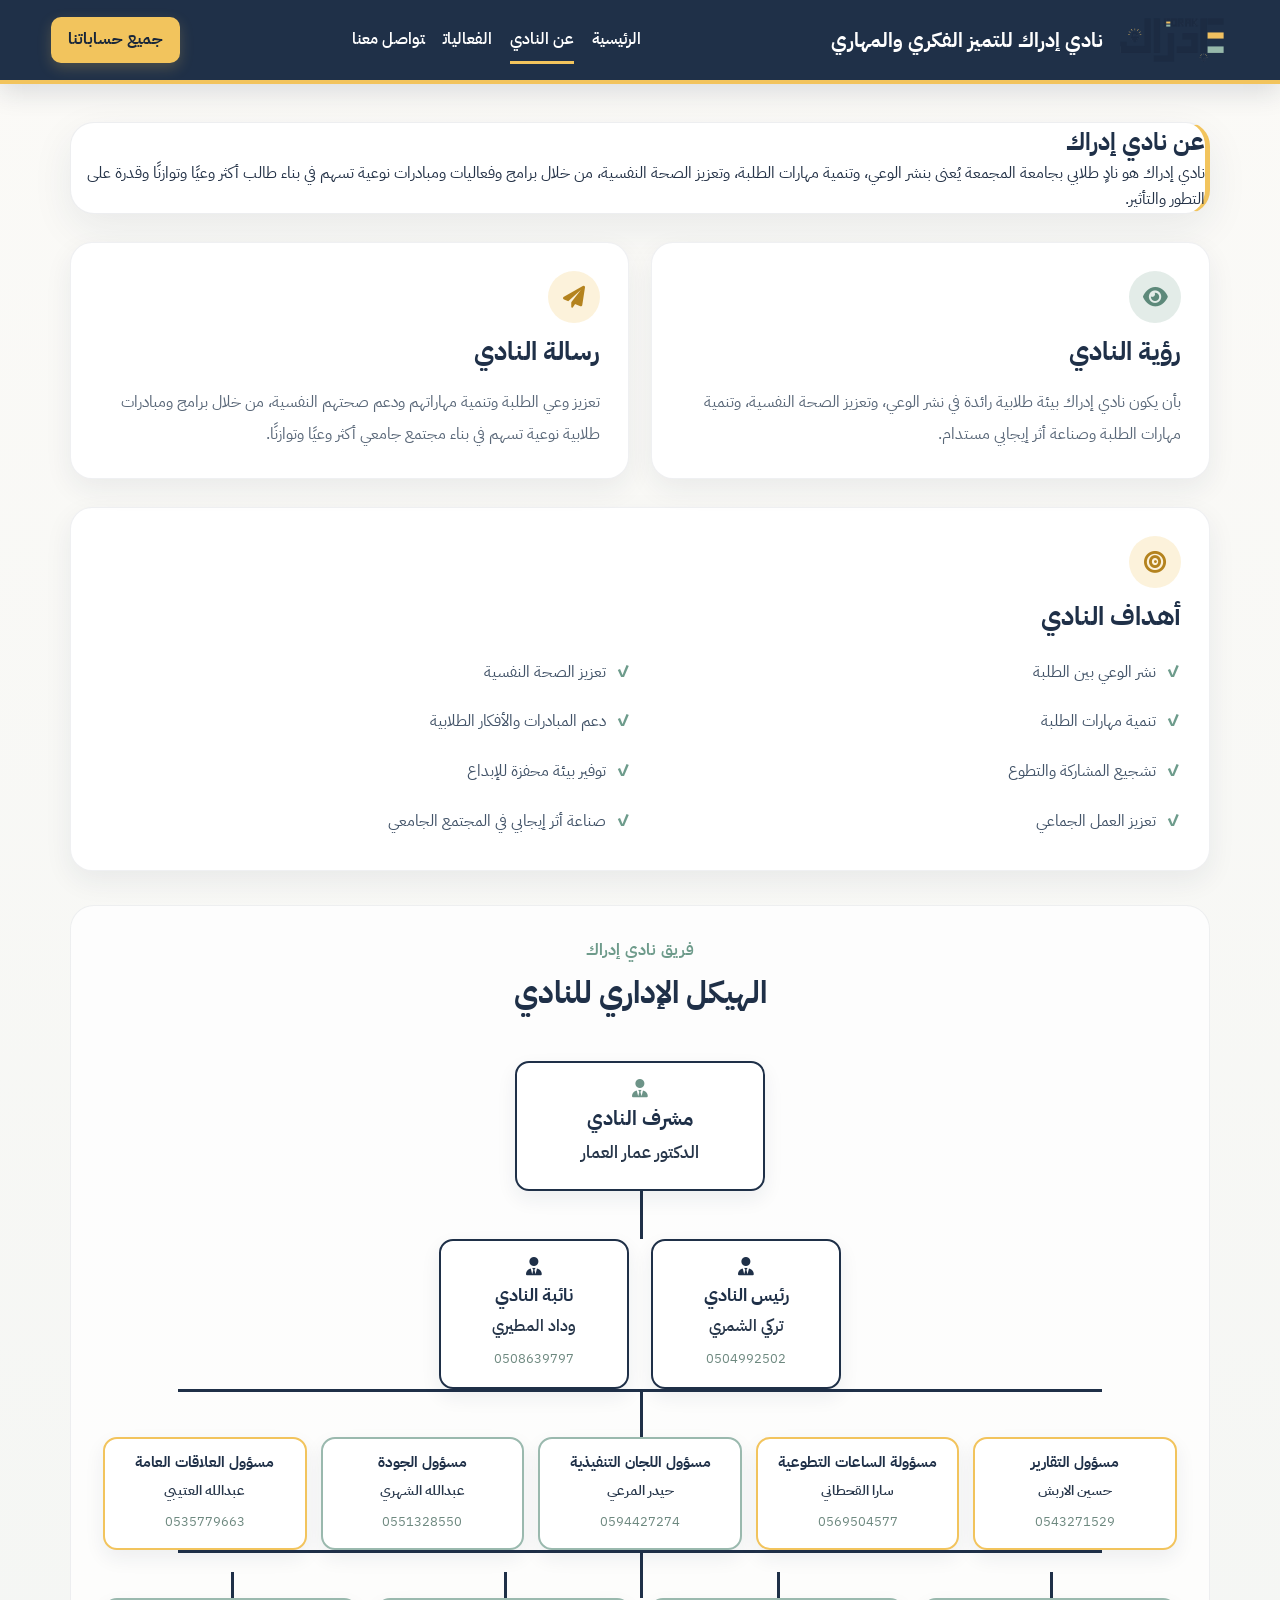
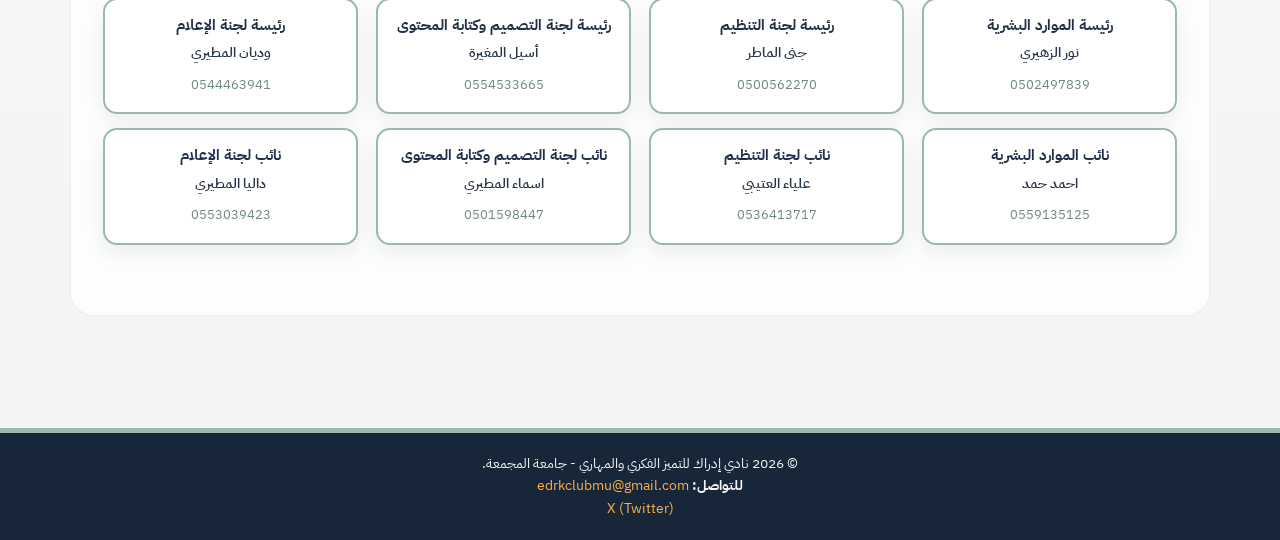
==== about.html @ 889b8a30 "Add files via upload" ====
<!DOCTYPE html>
<html lang="ar" dir="rtl">
<head>
    <meta charset="UTF-8">
    <meta name="viewport" content="width=device-width, initial-scale=1.0">
    <title>نادي إدراك - عن النادي</title>
    <link rel="preconnect" href="https://fonts.googleapis.com">
    <link rel="preconnect" href="https://fonts.gstatic.com" crossorigin>
    <link href="https://fonts.googleapis.com/css2?family=IBM+Plex+Sans+Arabic:wght@400;500;600;700&display=swap" rel="stylesheet">
    <link rel="stylesheet" href="style.css">
    <link rel="stylesheet" href="https://cdnjs.cloudflare.com/ajax/libs/font-awesome/6.0.0-beta3/css/all.min.css">
</head>
<body>
<header>
    <div class="logo-container"><img src="images/edrak-logo.png" alt="شعار نادي إدراك" class="club-logo"><h1>نادي إدراك للتميز الفكري والمهاري</h1></div>
    <input type="checkbox" id="menu-toggle"><label for="menu-toggle" class="menu-icon"><i class="fas fa-bars"></i></label>
    <nav><a href="index.html">الرئيسية</a><a href="about.html" class="active">عن النادي</a><a href="events.html">الفعاليات</a><a href="contact.html">تواصل معنا</a></nav>
    <a href="https://linktr.ee/Idrak5?utm_source=linktree_profile_share&ltsid=dbc7c393-b0a0-43a0-900a-65e90b9eab62" target="_blank" class="cta-button">جميع حساباتنا</a>
</header>
<main>
    <section class="page-header">
        <h2>عن نادي إدراك</h2>
        <p>نادي إدراك هو نادٍ طلابي بجامعة المجمعة يُعنى بنشر الوعي، وتنمية مهارات الطلبة، وتعزيز الصحة النفسية، من خلال برامج وفعاليات ومبادرات نوعية تسهم في بناء طالب أكثر وعيًا وتوازنًا وقدرة على التطور والتأثير.</p>
    </section>
    <section class="home-info-grid" style="margin-top:28px;">
        <article class="info-card"><div class="section-icon sage-icon"><i class="fas fa-eye"></i></div><h3>رؤية النادي</h3><p>بأن يكون نادي إدراك بيئة طلابية رائدة في نشر الوعي، وتعزيز الصحة النفسية، وتنمية مهارات الطلبة وصناعة أثر إيجابي مستدام.</p></article>
        <article class="info-card"><div class="section-icon"><i class="fas fa-paper-plane"></i></div><h3>رسالة النادي</h3><p>تعزيز وعي الطلبة وتنمية مهاراتهم ودعم صحتهم النفسية، من خلال برامج ومبادرات طلابية نوعية تسهم في بناء مجتمع جامعي أكثر وعيًا وتوازنًا.</p></article>
    </section>
    <section class="info-card" style="margin-top:22px;">
        <div class="section-icon"><i class="fas fa-bullseye"></i></div><h3>أهداف النادي</h3>
        <ul class="goals-list">
            <li>نشر الوعي بين الطلبة</li><li>تعزيز الصحة النفسية</li><li>تنمية مهارات الطلبة</li><li>دعم المبادرات والأفكار الطلابية</li><li>تشجيع المشاركة والتطوع</li><li>توفير بيئة محفزة للإبداع</li><li>تعزيز العمل الجماعي</li><li>صناعة أثر إيجابي في المجتمع الجامعي</li>
        </ul>
    </section>
    <section class="org-section">
<div class="section-heading-center"><span class="eyebrow">فريق نادي إدراك</span><h3>الهيكل الإداري للنادي</h3></div>
<div class="org-chart-tree">
  <div class="org-level supervisor-level"><article class="org-node supervisor"><i class="fas fa-user-tie"></i><h4>مشرف النادي</h4><p>الدكتور عمار العمار</p></article></div>
  <div class="org-connector vertical"></div>
  <div class="org-level top-leaders">
    <article class="org-node leader"><i class="fas fa-user-tie"></i><h4>رئيس النادي</h4><p>تركي الشمري</p><a href="tel:0504992502">0504992502</a></article>
    <article class="org-node leader"><i class="fas fa-user-tie"></i><h4>نائبة النادي</h4><p>وداد المطيري</p><a href="tel:0508639797">0508639797</a></article>
  </div>
  <div class="org-connector branch"></div>
  <div class="org-level operations-level">
    <article class="org-node role-gold"><h4>مسؤول التقارير</h4><p>حسين الاربش</p><a href="tel:0543271529">0543271529</a></article>
    <article class="org-node role-gold"><h4>مسؤولة الساعات التطوعية</h4><p>سارا القحطاني</p><a href="tel:0569504577">0569504577</a></article>
    <article class="org-node role-sage"><h4>مسؤول اللجان التنفيذية</h4><p>حيدر المرعي</p><a href="tel:0594427274">0594427274</a></article>
    <article class="org-node role-sage"><h4>مسؤول الجودة</h4><p>عبدالله الشهري</p><a href="tel:0551328550">0551328550</a></article>
    <article class="org-node role-gold"><h4>مسؤول العلاقات العامة</h4><p>عبدالله العتيبي</p><a href="tel:0535779663">0535779663</a></article>
  </div>
  <div class="org-connector branch"></div>
  <div class="org-level committees-level">
    <div class="committee-column"><article class="org-node role-sage"><h4>رئيسة الموارد البشرية</h4><p>نور الزهيري</p><a href="tel:0502497839">0502497839</a></article><article class="org-node role-sage deputy"><h4>نائب الموارد البشرية</h4><p>احمد حمد</p><a href="tel:0559135125">0559135125</a></article></div>
    <div class="committee-column"><article class="org-node role-sage"><h4>رئيسة لجنة التنظيم</h4><p>جنى الماطر</p><a href="tel:0500562270">0500562270</a></article><article class="org-node role-sage deputy"><h4>نائب لجنة التنظيم</h4><p>علياء العتيبي</p><a href="tel:0536413717">0536413717</a></article></div>
    <div class="committee-column"><article class="org-node role-sage"><h4>رئيسة لجنة التصميم وكتابة المحتوى</h4><p>أسيل المغيرة</p><a href="tel:0554533665">0554533665</a></article><article class="org-node role-sage deputy"><h4>نائب لجنة التصميم وكتابة المحتوى</h4><p>اسماء المطيري</p><a href="tel:0501598447">0501598447</a></article></div>
    <div class="committee-column"><article class="org-node role-sage"><h4>رئيسة لجنة الإعلام</h4><p>وديان المطيري</p><a href="tel:0544463941">0544463941</a></article><article class="org-node role-sage deputy"><h4>نائب لجنة الإعلام</h4><p>داليا المطيري</p><a href="tel:0553039423">0553039423</a></article></div>
  </div>
</div>
</section>
</main>
<footer><p>&copy; 2026 نادي إدراك للتميز الفكري والمهاري - جامعة المجمعة.</p><p><strong>للتواصل:</strong> <a href="mailto:edrkclubmu@gmail.com" class="footer-email">edrkclubmu@gmail.com</a></p><div class="social-links"><a href="https://x.com/EdrkClubMU" target="_blank">X (Twitter)</a></div></footer>
</body>
</html>
---- style.css ----
/* ==================================== */
/* 1. الإعدادات الأساسية والثوابت (Variables) */
/* ==================================== */
:root {
    --primary-dark: #3A454E;
    --accent-orange: #FDB04C; /* اللون البرتقالي المعتمد */
    --bg-white: #ffffff;
    --bg-light: #f4f4f4;
    --text-color: #333;
}

* {
    box-sizing: border-box;
    margin: 0;
    padding: 0;
}

body {
    font-family: system-ui, -apple-system, BlinkMacSystemFont, "Segoe UI", Roboto, "Helvetica Neue", Arial, "Noto Sans Arabic", sans-serif, "Apple Color Emoji", "Segoe UI Emoji", "Segoe UI Symbol", "Noto Color Emoji";
    color: var(--text-color);
    background-color: var(--bg-light);
    line-height: 1.6;
    direction: rtl;
}

a {
    text-decoration: none;
    color: var(--primary-dark);
    transition: color 0.3s ease;
}

a:hover {
    color: var(--accent-orange);
}

main {
    padding: 30px 50px;
    max-width: 1200px;
    margin: auto;
}

/* 🌟 تنسيق شريط التنقل السفلي (مخفي افتراضياً) 🌟 */
.mobile-bottom-nav {
    display: none; /* مخفي على شاشات سطح المكتب */
    position: fixed;
    bottom: 0;
    left: 0;
    right: 0;
    width: 100%;
    height: 60px; 
    background-color: var(--primary-dark);
    box-shadow: 0 -2px 10px rgba(0, 0, 0, 0.3);
    z-index: 1000;
    justify-content: space-around;
    align-items: center;
    border-top: 1px solid #4a5761;
}

.mobile-bottom-nav a {
    color: white !important;
    text-align: center;
    flex: 1;
    padding: 5px 0;
    display: flex;
    flex-direction: column;
    align-items: center;
    font-size: 12px;
    transition: color 0.2s, background-color 0.3s;
}

.mobile-bottom-nav a:hover {
    background-color: #4a5761; 
}

.mobile-bottom-nav a i {
    font-size: 18px;
    margin-bottom: 3px;
}

.mobile-bottom-nav a.active {
    color: var(--accent-orange) !important;
}

.mobile-bottom-nav a.active span {
    font-weight: bold;
}


/* ==================================== */
/* 2. تنسيق شريط التنقل (Header) */
/* ==================================== */
header {
    background-color: var(--primary-dark);
    color: white;
    padding: 15px 50px;
    display: flex;
    justify-content: space-between;
    align-items: center;
    box-shadow: 0 2px 5px rgba(0, 0, 0, 0.2);
}

.logo-container {
    display: flex;
    align-items: center;
}

.club-logo {
    height: 40px;
    margin-left: 15px;
}

header h1 {
    font-size: 20px;
    white-space: nowrap;
}

nav a {
    color: white;
    margin-right: 20px;
    padding: 8px 0;
    font-weight: 500;
    position: relative;
}

nav a.active::after,
nav a:hover::after {
    content: '';
    position: absolute;
    bottom: -5px;
    right: 0;
    width: 100%;
    height: 3px;
    background-color: var(--accent-orange);
    transition: width 0.3s ease;
}

nav a.active::after {
    width: 100%;
}

.cta-button {
    background-color: var(--accent-orange);
    color: var(--primary-dark) !important;
    padding: 8px 15px;
    border-radius: 20px;
    font-weight: bold;
    transition: background-color 0.3s ease;
}

.cta-button:hover {
    background-color: #ffb74d;
}

/* 🌟 خاص بالتصميم الجديد للقائمة المنسدلة على الجوال 🌟 */
#menu-toggle {
    display: none; /* إخفاء مربع الاختيار */
}

.menu-icon {
    display: none; /* افتراضياً مخفي على شاشات سطح المكتب */
    cursor: pointer;
    font-size: 30px;
    color: white;
    margin-left: 15px;
}

/* ==================================== */
/* 3. تنسيق الأقسام الرئيسية... */
/* ==================================== */

.hero {
    text-align: center;
    padding: 60px 40px; 
    background-color: var(--bg-white); 
    border-radius: 10px;
    margin-bottom: 40px;
    box-shadow: 0 4px 15px rgba(0, 0, 0, 0.1); 
    
    /* 🛠️ إزالة التنسيقات المتعلقة بالصورة كخلفية كما طُلب */
    background-image: none; 
    padding-bottom: 60px; /* تعديل الـ padding بعد إزالة الخلفية */
}

/* 🛠️ تنسيق الصورة الرئيسية 1.jpg للتأكد من أنها تظهر بشكل طبيعي */
.hero-main-image {
    max-width: 100%; /* لضمان استجابتها */
    height: auto;
    margin-bottom: 20px; /* مسافة أسفل الصورة */
    display: block; 
    margin-left: auto;
    margin-right: auto;
    border-radius: 0; /* إزالة أي حواف دائرية */
    box-shadow: none; /* إزالة أي تظليل */
    border: none; /* إزالة أي حدود */
}

/* 🚀 التنسيق الجديد لشعار النادي داخل قسم Hero (للتطبيق حسب الطلب) */
.hero .hero-main-image {
    /* تحديد عرض الشعار في شاشات سطح المكتب */
    max-width: 300px;
    height: auto;
    /* تطبيق الإطار المربع البرتقالي */
    border: 5px solid var(--accent-orange); 
    padding: 15px; /* مسافة داخلية بين الشعار والإطار */
    border-radius: 20px; /* جعل الحواف دائرية قليلاً */
    display: block; 
    margin: 20px auto; /* توسيط الشعار أفقياً وترك مسافة */
    box-shadow: 0 4px 8px rgba(0, 0, 0, 0.1); /* إضافة ظل خفيف للإبراز */
}
/* ----------------------------------------------------------- */


.hero h2 {
    font-size: 38px;
    color: var(--accent-orange); 
    margin-bottom: 15px;
    /* 🚀 التعديل المطلوب: لضمان بقاء النص على سطر واحد حتى في الجوال */
    white-space: nowrap; 
}
.hero p {
    font-size: 20px;
    color: #555;
    max-width: 800px;
    margin: 0 auto 20px auto;
}
/* تنسيقات إضافية لفقرات قسم Hero */
.hero-vision {
    font-size: 20px;
    color: #3A454E; /* لون أغمق للرؤية */
    margin-bottom: 10px !important; /* مسافة أصغر بين الرؤية والملاحظة */
}

.hero-note {
    font-size: 14px;
    color: #888; /* لون رمادي فاتح للملاحظة */
    margin-bottom: 25px !important; /* مسافة كافية قبل زر CTA */
    font-style: italic; /* لجعلها مميزة كملاحظة */
}
/* ==================================== */
/* 4. تنسيق البطاقات (Cards) والمحتوى المتعدد الأعمدة */
/* ==================================== */
.card-container {
    display: flex;
    gap: 30px;
    margin-bottom: 40px;
    flex-wrap: wrap;
    justify-content: center;
}

.card {
    background-color: var(--bg-white);
    padding: 20px;
    border-radius: 8px;
    box-shadow: 0 4px 8px rgba(0, 0, 0, 0.1);
    flex: 1;
    min-width: 300px;
    transition: transform 0.3s ease;
}

.card:hover {
    transform: translateY(-5px);
}

.card h4 {
    color: var(--accent-orange); 
    margin-bottom: 10px;
    font-size: 20px;
}

.card.event-card-with-grid {
    flex: 1; 
    min-width: 350px;
}

.event-photo-grid {
    display: grid;
    grid-template-columns: repeat(4, 1fr); 
    gap: 10px;
    margin-top: 20px;
}

.event-photo-grid img {
    width: 100%;
    height: 100px;
    object-fit: cover;
    border-radius: 4px;
    border: 1px solid #ddd;
    transition: transform 0.3s ease;
}

.event-photo-grid img:hover {
    transform: scale(1.05);
    z-index: 10;
}

/* ==================================== */
/* 5. تنسيق الهيكل التنظيمي (Org Chart) */
/* ==================================== */
.org-chart {
    padding-top: 40px;
    margin-top: 40px;
}

.org-chart h3 {
    text-align: center;
    font-size: 28px;
    margin-bottom: 30px;
    color: var(--accent-orange); 
}

.org-chart .section-description {
    text-align: center;
    max-width: 800px;
    margin: 0 auto 40px auto;
    font-size: 17px;
    color: #555;
}

.org-leadership {
    display: flex;
    flex-direction: column; 
    align-items: center;
    gap: 15px; 
    margin-bottom: 60px; 
}

.role-box {
    padding: 12px 25px; 
    border-radius: 25px; 
    font-weight: bold;
    text-align: center;
    min-width: 280px; 
    box-shadow: 0 4px 8px rgba(0, 0, 0, 0.1); 
    transition: transform 0.3s ease;
}

.role-box:hover {
    transform: translateY(-5px); 
}

.primary-role {
    background-color: var(--primary-dark);
    color: white;
}

.primary-role p {
    font-size: 14px;
    margin-bottom: 3px;
    opacity: 0.8;
}

.primary-role h4 {
    color: white;
    font-size: 22px;
    margin: 0;
}

.committees-container {
    display: flex;
    flex-wrap: wrap; 
    gap: 25px; 
    justify-content: center;
}

.committee {
    width: 280px; 
    text-align: center;
    border: 1px solid var(--bg-light);
    border-radius: 10px; 
    padding-bottom: 15px;
    box-shadow: 0 0 8px rgba(0, 0, 0, 0.08); 
    background-color: var(--bg-white);
    overflow: hidden;
}

.committee-head {
    padding: 12px;
    border-radius: 9px 9px 0 0; 
    font-weight: bold;
    margin-bottom: 15px; 
    font-size: 18px;
}

.accent-role {
    background-color: var(--accent-orange);
    color: var(--primary-dark);
}

.committee-members {
    list-style: none; 
    padding: 0 10px;
    text-align: center;
}

.committee-members li {
    padding: 5px 0;
    color: var(--primary-dark);
    font-size: 15px;
}


/* ==================================== */
/* 6. تنسيق نموذج التواصل (Contact Form) */
/* ==================================== */
.join-form, .contact-info {
    background-color: var(--bg-white);
    padding: 30px;
    border-radius: 8px;
    box-shadow: 0 4px 8px rgba(0, 0, 0, 0.1);
    margin-bottom: 30px;
}

.form-title {
    color: var(--accent-orange);
    text-align: center;
    margin-bottom: 25px;
    border-bottom: 2px solid var(--primary-dark);
    padding-bottom: 10px;
}

form label {
    display: block;
    margin-bottom: 8px;
    margin-top: 15px;
    font-weight: bold;
    color: var(--primary-dark);
}

form input[type="text"],
form input[type="email"],
form textarea {
    width: 100%;
    padding: 12px;
    border: 1px solid #ccc;
    border-radius: 6px;
    font-size: 16px;
    margin-bottom: 10px;
}

.join-form .cta-button {
    display: block;
    width: 100%;
    text-align: center;
    margin-top: 30px;
    padding: 15px 0;
    font-size: 18px;
}

/* ==================================== */
/* 7. تنسيق بطاقة شخصية الأسبوع (Weekly Personality) */
/* ==================================== */
.weekly-personality {
    margin-bottom: 40px;
}

.personality-card {
    display: flex;
    background-color: var(--bg-white);
    padding: 30px;
    border-radius: 10px;
    box-shadow: 0 4px 10px rgba(0, 0, 0, 0.15);
    align-items: center;
}

.image-placeholder {
    width: 250px;
    height: 250px;
    overflow: hidden;
    border-radius: 50%;
    margin-left: 30px;
    flex-shrink: 0;
    border: 5px solid var(--accent-orange);
}

.person-photo {
    width: 100%;
    height: 100%;
    object-fit: cover;
}

.person-details {
    flex-grow: 1;
}

.person-details h4 {
    color: var(--accent-orange); 
    font-size: 26px;
    margin-bottom: 5px;
}

.person-details p {
    color: #666;
    margin-bottom: 20px;
    font-style: italic;
}

.achievements-list {
    list-style: none;
    padding: 0;
}

.achievements-list li {
    padding: 8px 0;
    border-right: 4px solid var(--accent-orange);
    padding-right: 15px;
    margin-bottom: 8px;
    background-color: var(--bg-light);
    border-radius: 4px;
    font-size: 16px;
}

/* ==================================== */
/* 8. تنسيق الفوتر (Footer) */
/* ==================================== */
footer {
    background-color: var(--primary-dark);
    color: #f4f4f4;
    text-align: center;
    padding: 20px 0;
    font-size: 14px;
    margin-top: 40px;
}

footer a {
    color: var(--accent-orange) !important;
}

/* ==================================== */
/* 9. تنسيقات الاستجابة للشاشات الصغيرة (الجوال) */
/* ==================================== */

@media (max-width: 768px) {
    
    /* 🚀 الترتيب على الجوال لشعار Hero */
    .hero .hero-main-image {
        /* تقليل عرض الشعار على شاشات الجوال لضمان الترتيب */
        max-width: 80%; /* جعله يشغل 80% من عرض الشاشة */
        border-width: 3px; /* تقليل سمك الإطار قليلاً */
        padding: 10px;
        margin: 15px auto;
    }
    
    .hero h2 {
        font-size: 1.5em; /* ضبط حجم العنوان الرئيسي على الجوال ليناسب الشعار */
    }
    /* ----------------------------------------------------------- */

    /* 9.1 إظهار أيقونة القائمة */
    .menu-icon {
        display: block;
        order: 1; 
    }
    
    header {
        flex-wrap: wrap; 
        padding: 10px 15px;
    }
    
    .logo-container {
        order: 0; 
    }

    /* 🛠️ التعديل الحاسم: تصغير حجم عنوان الصفحة على الجوال (لحل مشكلة التكبير) */
    .page-header h2 {
        font-size: 24px; 
        white-space: nowrap; 
        overflow: hidden; 
        text-overflow: ellipsis; 
    }
    
    /* 9.2 تنسيق زر الـ CTA على الجوال */
    .cta-button {
        width: calc(100% - 30px); 
        order: 3; 
        /* تحديد موقع الزر في أسفل الـ header */
        margin-top: 10px;
        margin-right: 15px;
        margin-left: 15px;
    }
    
    /* 🌟 التعديل الحاسم: إظهار الشريط السفلي 🌟 */
    .mobile-bottom-nav {
        display: flex; /* إظهار الشريط السفلي الثابت */
    }
    
    /* 🌟 التعديل الحاسم: إضافة مسافة سفلية للجسم لكي لا يغطي الشريط المحتوى 🌟 */
    body {
        padding-bottom: 60px; /* يجب أن تكون بنفس ارتفاع شريط التنقل السفلي */
    }

    /* 🌟 إظهار القائمة المنسدلة (الهامبرغر) 🌟 */
    nav {
        width: 100%;
        max-height: 0;
        overflow: hidden;
        transition: max-height 0.4s ease-in-out;
        order: 2; 
        text-align: right;
        margin: 0;
        padding: 0;
        background-color: #4a5761; 
    }
    
    /* إظهار القائمة عند النقر على الهامبرغر */
    #menu-toggle:checked ~ nav {
        max-height: 300px; 
        padding: 10px 0;
    }
    
    nav a {
        display: block; 
        font-size: 16px;
        margin: 0; 
        padding: 10px 20px;
        border-bottom: 1px dotted rgba(255, 255, 255, 0.1); 
    }
    
    nav a.active::after, nav a:hover::after {
        display: none; 
    }

    /* باقي التنسيقات كما هي... */
    main {
        padding: 20px 10px; 
    }
    /* ... (تنسيقات الجوال الأخرى) ... */

    .card-container {
        flex-direction: column;
        gap: 15px;
    }
    
    .personality-card {
        flex-direction: column;
        text-align: center;
    }
    
    .image-placeholder {
        margin-bottom: 20px;
        margin-left: 0;
    }

    .event-photo-grid {
        grid-template-columns: repeat(2, 1fr); 
    }
}/* ==================================== */
/* 9. تنسيقات الاستجابة للشاشات الصغيرة (الجوال) */
/* ==================================== */

@media (max-width: 768px) {
    
    /* 🚀 الترتيب على الجوال لشعار Hero */
    .hero .hero-main-image {
        /* تقليل عرض الشعار على شاشات الجوال لضمان الترتيب */
        max-width: 80%; /* جعله يشغل 80% من عرض الشاشة */
        border-width: 3px; /* تقليل سمك الإطار قليلاً */
        padding: 10px;
        margin: 15px auto;
    }
    
    .hero h2 {
        /* 🛠️ تعديل حجم الخط لضمان ظهوره في سطر واحد على أضيق الشاشات */
        font-size: 1.2em; 
        white-space: nowrap; /* تأكيد عدم كسر السطر */
    }
    /* ----------------------------------------------------------- */

    /* ... باقي التنسيقات ... */
}
/* ====================================
   هوية نادي إدراك الجديدة
   مستوحاة من دليل الهوية المرفق
   ==================================== */
:root {
    --primary-dark: #1F3048;
    --primary-deep: #18263A;
    --accent-gold: #F2C45D;
    --accent-sage: #9AB9AE;
    --cream: #F8F5ED;
    --surface: #FFFFFF;
    --surface-soft: #F3F5F3;
    --text-color: #243247;
    --muted: #687487;
}

html { scroll-behavior: smooth; }

body {
    font-family: "IBM Plex Sans Arabic", "29LT Adir", "Noto Sans Arabic", Tahoma, Arial, sans-serif;
    color: var(--text-color);
    background: linear-gradient(180deg, #fbfaf7 0%, var(--surface-soft) 100%);
}

header {
    background: var(--primary-dark);
    padding: 14px clamp(18px, 4vw, 55px);
    border-bottom: 4px solid var(--accent-gold);
    box-shadow: 0 8px 25px rgba(24,38,58,.14);
}

.logo-container { gap: 14px; }
.club-logo { height: 52px; width: 112px; object-fit: contain; margin-left: 0; }
header h1 { font-size: clamp(15px, 1.7vw, 20px); font-weight: 700; }
nav a { margin-right: 18px; font-weight: 600; }
nav a.active::after, nav a:hover::after { background: var(--accent-gold); height: 3px; }

.cta-button {
    background: var(--accent-gold);
    color: var(--primary-deep) !important;
    border-radius: 10px;
    padding: 10px 17px;
    box-shadow: 0 5px 14px rgba(242,196,93,.22);
}
.cta-button:hover { background: #f6d37d; transform: translateY(-1px); }

main { max-width: 1240px; padding: 38px clamp(18px, 4vw, 50px); }

.hero, .page-header {
    background: var(--surface);
    border: 1px solid rgba(31,48,72,.08);
    border-radius: 24px;
    box-shadow: 0 14px 40px rgba(31,48,72,.08);
}

.hero {
    position: relative;
    overflow: hidden;
    padding: 64px 35px;
    background: linear-gradient(135deg, #fff 0%, #fffdf8 62%, #edf4f1 100%);
}
.hero::before {
    content: "";
    position: absolute;
    width: 220px; height: 220px;
    border-radius: 50%;
    background: rgba(154,185,174,.18);
    left: -80px; top: -90px;
}
.hero::after {
    content: "";
    position: absolute;
    width: 160px; height: 160px;
    border-radius: 50%;
    background: rgba(242,196,93,.18);
    right: -55px; bottom: -65px;
}
.hero > * { position: relative; z-index: 1; }
.hero-main-image.hero-logo-display {
    width: min(330px, 70vw);
    max-height: 180px;
    object-fit: contain;
    margin-bottom: 22px;
}
.hero h2, .page-header h2 { color: var(--primary-dark); font-weight: 800; }
.hero-vision { color: var(--muted); max-width: 760px; margin: 12px auto 18px; }
.hero-note { color: #6f9489; font-weight: 700; }

h3.section-title, .achievements h3, .weekly-personality h3, .club-vision h3, .org-chart h3, .past-events h3 {
    color: var(--primary-dark);
    font-weight: 800;
}

.card, .personality-card, .join-form, .role-box, .committee {
    background: var(--surface);
    border: 1px solid rgba(31,48,72,.08);
    box-shadow: 0 10px 28px rgba(31,48,72,.07);
    border-radius: 18px;
}
.card { border-top: 4px solid var(--accent-sage); }
.card:nth-child(even) { border-top-color: var(--accent-gold); }
.card h4 { color: var(--primary-dark); }
.card p, .personality-card p, .section-description { color: var(--muted); }

.page-header { border-right: 5px solid var(--accent-gold); }

.role-box.primary-role { background: var(--primary-dark); color: white; border: none; }
.role-box.primary-role h4 { color: white; }
.accent-role, .committee-head { background: var(--accent-sage) !important; color: var(--primary-deep) !important; }

footer {
    background: var(--primary-deep) !important;
    border-top: 5px solid var(--accent-sage);
}
footer a:hover { color: var(--accent-gold) !important; }

.mobile-bottom-nav { background: var(--primary-dark); border-top: 3px solid var(--accent-gold); }
.mobile-bottom-nav a.active { color: var(--accent-gold) !important; }

input, textarea, select {
    border: 1px solid #d6ddd9 !important;
    border-radius: 10px !important;
    background: #fff !important;
}
input:focus, textarea:focus, select:focus {
    outline: none;
    border-color: var(--accent-sage) !important;
    box-shadow: 0 0 0 3px rgba(154,185,174,.2) !important;
}

@media (max-width: 700px) {
    header { padding: 11px 14px; }
    .club-logo { width: 86px; height: 42px; }
    header h1 { font-size: 14px; }
    .hero { padding: 45px 20px; border-radius: 18px; }
    .hero-main-image.hero-logo-display { width: min(270px, 82vw); }
    main { padding: 22px 14px 80px; }
}

/* ====================================
   إضافات الصفحة الرئيسية الجديدة
   ==================================== */
.event-countdown {
    display: grid;
    grid-template-columns: 1fr 1.35fr;
    gap: 28px;
    align-items: center;
    margin: 0 auto 28px;
    padding: 26px 30px;
    border-radius: 24px;
    background: linear-gradient(120deg, var(--primary-dark), #29415d);
    color: #fff;
    box-shadow: 0 14px 35px rgba(31,48,72,.16);
    position: relative;
    overflow: hidden;
}
.event-countdown::after {
    content: "";
    position: absolute;
    width: 230px;
    height: 230px;
    border-radius: 50%;
    left: -90px;
    bottom: -130px;
    background: rgba(154,185,174,.16);
}
.countdown-intro { position: relative; z-index: 1; }
.countdown-kicker { color: var(--accent-gold); font-weight: 700; }
.countdown-intro h2 { font-size: 30px; margin: 5px 0; }
.countdown-intro p { color: rgba(255,255,255,.82); }
.countdown-grid { display: grid; grid-template-columns: repeat(4, 1fr); gap: 12px; position: relative; z-index: 1; }
.countdown-box {
    background: rgba(255,255,255,.10);
    border: 1px solid rgba(255,255,255,.18);
    border-radius: 16px;
    padding: 17px 10px;
    text-align: center;
    backdrop-filter: blur(5px);
}
.countdown-box strong { display: block; font-size: 36px; line-height: 1; color: #fff; }
.countdown-box span { display: block; margin-top: 8px; color: var(--accent-sage); font-weight: 600; }

.home-hero { display: flex; align-items: center; justify-content: space-between; gap: 40px; min-height: 340px; }
.home-hero .hero-content { position: relative; z-index: 2; flex: 1; }
.home-hero .hero-brand-logo { width: min(330px, 34vw); height: auto; object-fit: contain; position: relative; z-index: 1; filter: drop-shadow(0 15px 25px rgba(31,48,72,.12)); }
.eyebrow { color: #6e9b8b; font-weight: 700; letter-spacing: .2px; }
.home-hero h2 { color: var(--primary-dark); font-size: clamp(34px, 5vw, 58px); margin: 8px 0 10px; }
.home-hero .hero-vision { color: #5d8b7c; font-size: 22px; }

.home-info-grid { display: grid; grid-template-columns: 1fr 1fr; gap: 22px; margin: 28px 0; }
.info-card { background: var(--surface); border-radius: 22px; padding: 28px; border: 1px solid rgba(31,48,72,.07); box-shadow: 0 10px 28px rgba(31,48,72,.07); }
.info-card h3 { color: var(--primary-dark); font-size: 26px; margin: 8px 0 14px; }
.info-card p { color: #596778; font-size: 16px; line-height: 2; }
.section-icon { width: 52px; height: 52px; display: grid; place-items: center; border-radius: 50%; background: rgba(242,196,93,.22); color: #b4831e; font-size: 22px; }
.sage-icon { background: rgba(154,185,174,.28); color: #5d897a; }
.info-highlight { color: #5d897a !important; font-weight: 700; margin-top: 10px; }
.goals-list { list-style: none; display: grid; grid-template-columns: 1fr 1fr; gap: 8px 18px; }
.goals-list li { color: #425368; padding: 8px 0 8px 0; position: relative; padding-right: 25px; }
.goals-list li::before { content: "✓"; position: absolute; right: 0; color: #6d9b8b; font-weight: 800; }

.monthly-section { margin: 28px 0; padding: 30px; border-radius: 24px; background: var(--primary-dark); color: #fff; overflow: hidden; position: relative; }
.section-heading-row { display: flex; align-items: center; justify-content: space-between; margin-bottom: 22px; }
.section-heading-row h3, .section-heading-center h3 { font-size: 31px; color: #fff; margin: 4px 0; }
.section-heading-row p { color: rgba(255,255,255,.7); }
.crown-icon { width: 56px; height: 56px; display: grid; place-items: center; border-radius: 50%; background: rgba(242,196,93,.17); color: var(--accent-gold); font-size: 23px; }
.members-points-grid { display: grid; grid-template-columns: repeat(4, 1fr); gap: 14px; }
.member-point-card { background: rgba(255,255,255,.06); border: 1px solid rgba(154,185,174,.45); border-radius: 17px; padding: 18px 12px; text-align: center; position: relative; }
.member-point-card.featured { border-color: var(--accent-gold); box-shadow: inset 0 0 0 1px rgba(242,196,93,.2); }
.rank-badge { display: inline-block; color: var(--accent-gold); font-size: 13px; font-weight: 700; margin-bottom: 8px; }
.member-avatar { width: 58px; height: 58px; margin: 0 auto 10px; border-radius: 50%; display: grid; place-items: center; background: var(--accent-sage); color: #fff; font-size: 22px; }
.member-point-card h4 { font-size: 17px; margin-bottom: 6px; }
.member-point-card strong { font-size: 25px; color: #fff; }
.member-point-card small { font-size: 13px; color: var(--accent-sage); }
.editable-note { margin: 18px 0 0; text-align: center; color: rgba(255,255,255,.62); font-size: 13px; }

.org-section { margin: 34px 0; padding: 32px; background: rgba(255,255,255,.75); border-radius: 24px; border: 1px solid rgba(31,48,72,.07); }
.section-heading-center { text-align: center; margin-bottom: 25px; }
.section-heading-center h3 { color: var(--primary-dark); }
.org-new-grid { display: grid; grid-template-columns: repeat(5, 1fr); gap: 13px; }
.org-card { background: #fff; border: 1px solid rgba(154,185,174,.45); border-radius: 15px; padding: 17px 12px; text-align: center; transition: transform .25s, box-shadow .25s; }
.org-card:hover { transform: translateY(-3px); box-shadow: 0 10px 22px rgba(31,48,72,.08); }
.org-card.leader { border-top: 4px solid var(--accent-gold); }
.org-card > i { width: 42px; height: 42px; display: grid; place-items: center; margin: 0 auto 8px; border-radius: 50%; background: rgba(154,185,174,.22); color: #5e8c7d; }
.org-card h4 { color: var(--primary-dark); font-size: 16px; margin-bottom: 4px; }
.org-card p { color: #687487; font-size: 13px; min-height: 40px; }
.org-card a { color: #5d897a; font-size: 12px; direction: ltr; display: inline-block; margin-top: 6px; }

.impact-banner { display: flex; align-items: center; justify-content: space-between; margin: 28px 0 10px; padding: 28px 34px; border-radius: 24px; background: linear-gradient(120deg, #dce9e4, #f8f5ed); color: var(--primary-dark); }
.impact-banner span { color: #5d897a; font-weight: 700; }
.impact-banner h3 { margin-top: 4px; font-size: 24px; }
.impact-banner > i { font-size: 48px; color: #6d9b8b; }

@media (max-width: 1000px) {
    .org-new-grid { grid-template-columns: repeat(3, 1fr); }
    .members-points-grid { grid-template-columns: repeat(2, 1fr); }
}
@media (max-width: 768px) {
    .event-countdown { grid-template-columns: 1fr; padding: 22px 16px; }
    .countdown-grid { gap: 7px; }
    .countdown-box { padding: 13px 5px; }
    .countdown-box strong { font-size: 26px; }
    .home-hero { flex-direction: column; text-align: center; padding: 40px 20px; }
    .home-hero .hero-brand-logo { width: 210px; order: -1; }
    .home-info-grid { grid-template-columns: 1fr; }
    .goals-list { grid-template-columns: 1fr; }
    .members-points-grid { grid-template-columns: 1fr 1fr; }
    .org-section { padding: 20px 12px; }
    .org-new-grid { grid-template-columns: 1fr 1fr; }
    .org-card p { min-height: auto; }
    .impact-banner { padding: 22px; }
    .impact-banner h3 { font-size: 18px; }
    .impact-banner > i { font-size: 34px; }
}
@media (max-width: 430px) {
    .countdown-intro h2 { font-size: 24px; }
    .countdown-box strong { font-size: 23px; }
    .countdown-box span { font-size: 11px; }
    .members-points-grid, .org-new-grid { grid-template-columns: 1fr; }
}


/* الهيكل الإداري — مطابق لفكرة المخطط التنظيمي المرسل */
.org-chart-tree{position:relative;margin:34px auto 10px;padding:10px 0 28px;max-width:1160px}
.org-level{display:flex;justify-content:center;align-items:stretch;gap:22px;position:relative;z-index:2}
.org-node{background:#fff;border:2px solid #9ab9ae;border-radius:14px;padding:15px 16px;min-width:190px;text-align:center;box-shadow:0 8px 20px rgba(31,48,72,.07);position:relative}
.org-node h4{color:#1f3048;margin:0 0 6px;font-size:18px;font-weight:800;line-height:1.45}.org-node p{color:#27364a;margin:0 0 7px;font-size:16px;font-weight:600}.org-node a{color:#6d887f;text-decoration:none;font-size:13px}.org-node i{color:#6d9488;margin-bottom:7px;font-size:18px}.org-node.supervisor{border-color:#1f3048;min-width:250px;background:#fff}.org-node.supervisor h4{font-size:20px}.org-node.supervisor p{font-size:17px}.org-node.leader{border-color:#1f3048;background:#fff}.org-node.leader i{color:#1f3048}.role-gold{border-color:#f2c45d}.role-gold i{color:#d19b2e}.role-sage{border-color:#9ab9ae}.deputy{margin-top:14px}
.org-connector{position:relative;height:48px;z-index:1}.org-connector.vertical:before{content:"";position:absolute;top:0;left:50%;height:100%;border-left:3px solid #1f3048}.org-connector.branch:before{content:"";position:absolute;top:0;left:7%;right:7%;border-top:3px solid #1f3048}.org-connector.branch:after{content:"";position:absolute;top:0;left:50%;height:100%;border-left:3px solid #1f3048}
.operations-level{display:grid;grid-template-columns:repeat(5,1fr);gap:14px}.operations-level .org-node{min-width:0;padding:13px 9px}.operations-level .org-node h4{font-size:15px}.operations-level .org-node p{font-size:14px}
.committees-level{display:grid;grid-template-columns:repeat(4,1fr);gap:18px;align-items:start}.committee-column{position:relative}.committee-column:before{content:"";position:absolute;top:-26px;left:50%;height:26px;border-left:3px solid #1f3048}.committee-column .org-node{min-width:0}.committee-column .org-node h4{font-size:15px}.committee-column .org-node p{font-size:14px}
@media(max-width:900px){.operations-level{grid-template-columns:repeat(2,1fr)}.committees-level{grid-template-columns:repeat(2,1fr)}.org-connector.branch:before{left:12%;right:12%}}
@media(max-width:600px){.org-level.top-leaders{flex-direction:column;align-items:center}.org-level.top-leaders .org-node{width:min(310px,92vw)}.operations-level,.committees-level{grid-template-columns:1fr}.org-connector.branch{height:35px}.org-chart-tree{overflow:hidden}.org-node{min-width:0;width:100%}.supervisor-level .org-node{width:min(300px,92vw)}}
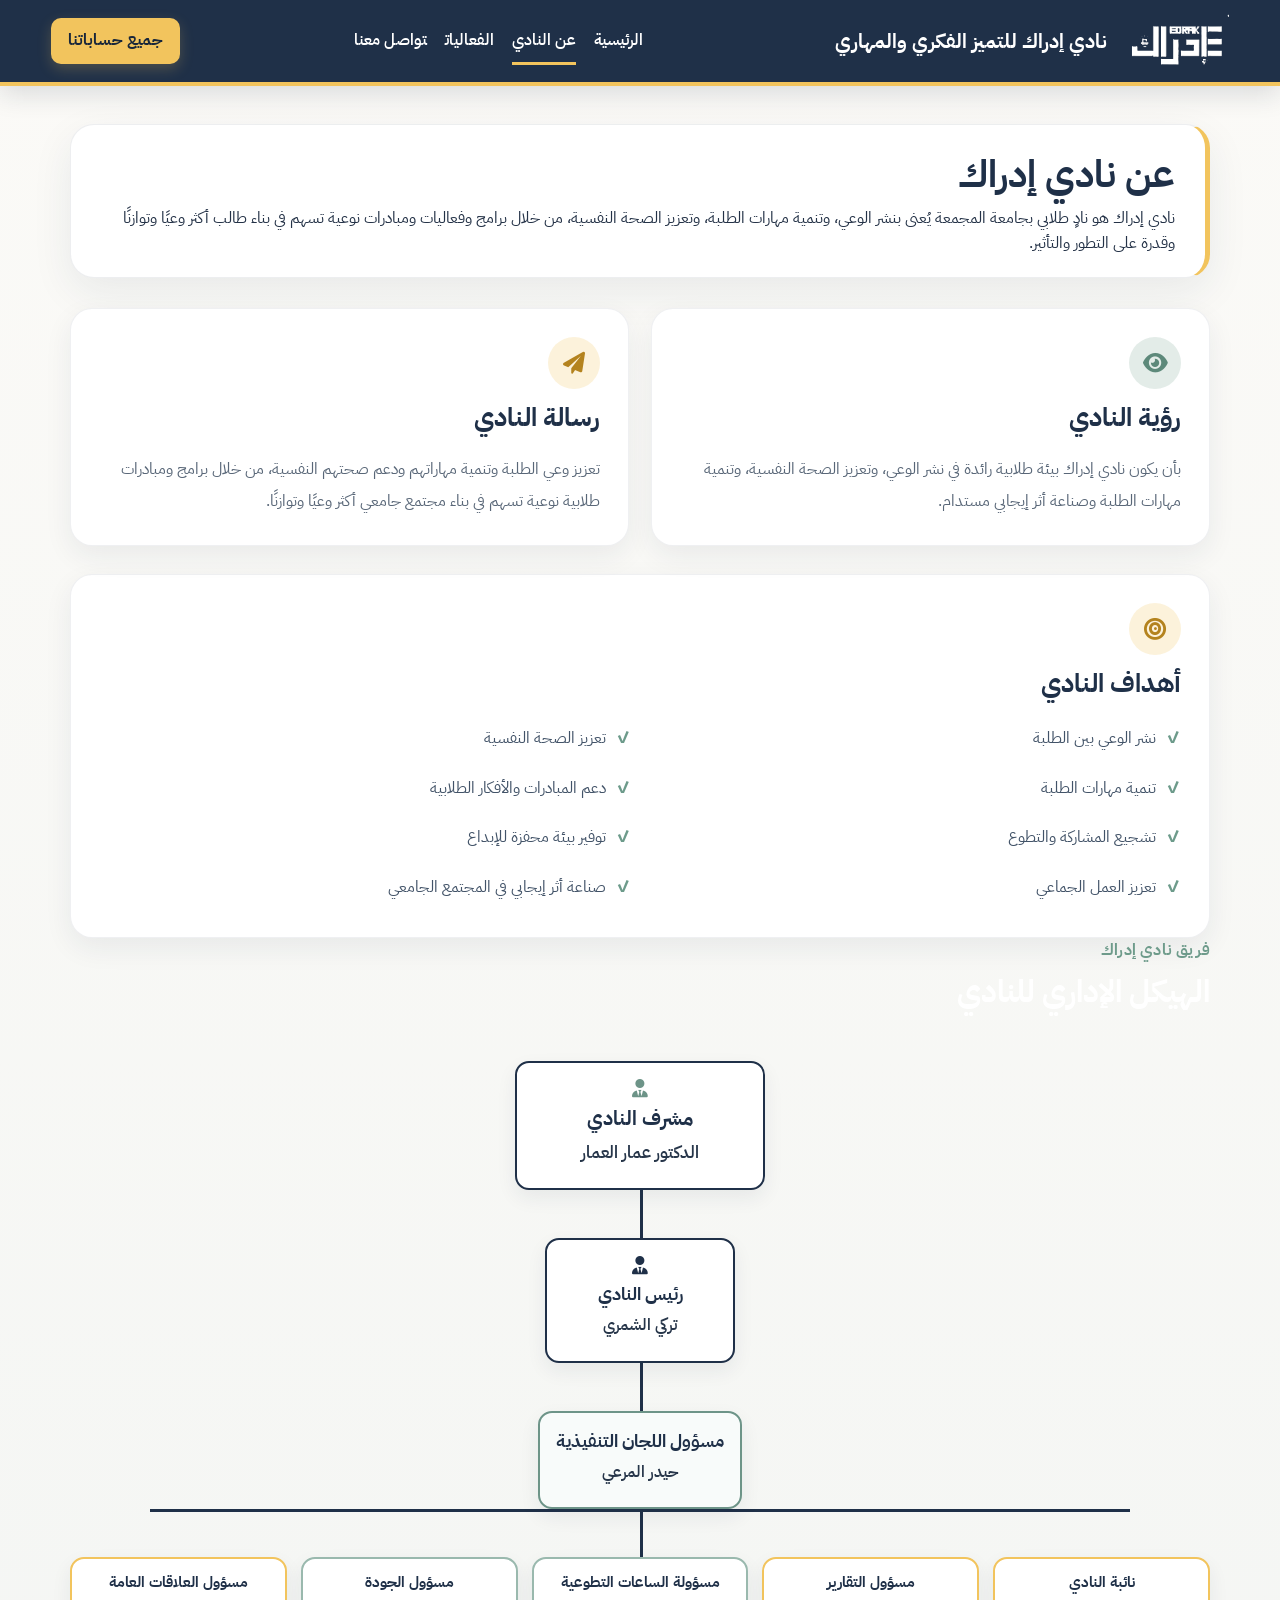
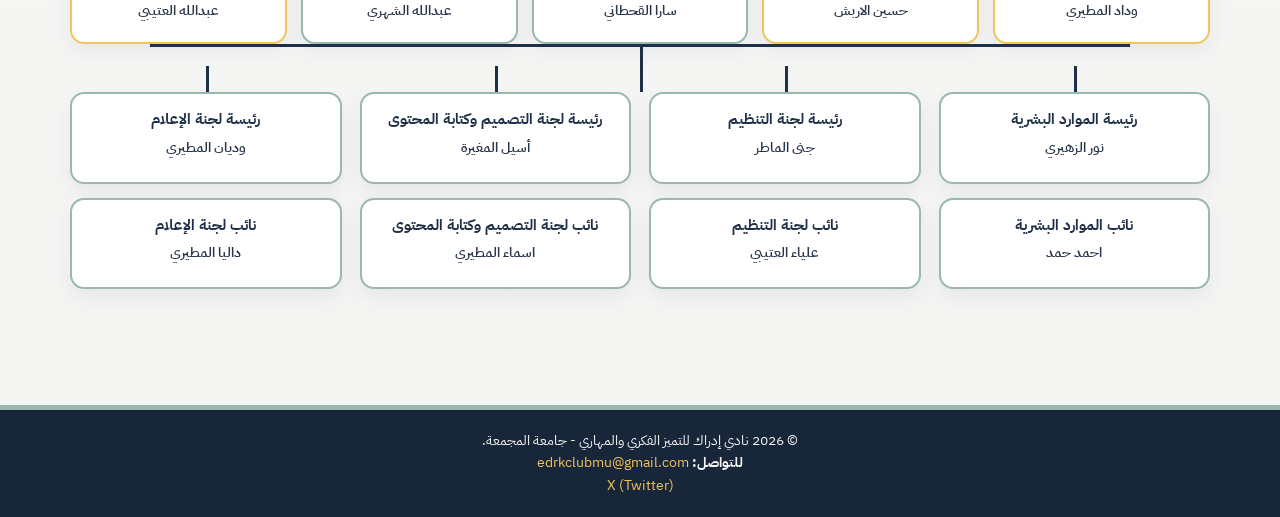
==== commit 3beec836: "Add files via upload" ====
--- a/about.html
+++ b/about.html
@@ -12,7 +12,7 @@
 </head>
 <body>
 <header>
-    <div class="logo-container"><img src="images/edrak-logo.png" alt="شعار نادي إدراك" class="club-logo"><h1>نادي إدراك للتميز الفكري والمهاري</h1></div>
+    <div class="logo-container"><img src="images/header-logo.png" alt="شعار نادي إدراك" class="club-logo"><h1>نادي إدراك للتميز الفكري والمهاري</h1></div>
     <input type="checkbox" id="menu-toggle"><label for="menu-toggle" class="menu-icon"><i class="fas fa-bars"></i></label>
     <nav><a href="index.html">الرئيسية</a><a href="about.html" class="active">عن النادي</a><a href="events.html">الفعاليات</a><a href="contact.html">تواصل معنا</a></nav>
     <a href="https://linktr.ee/Idrak5?utm_source=linktree_profile_share&ltsid=dbc7c393-b0a0-43a0-900a-65e90b9eab62" target="_blank" class="cta-button">جميع حساباتنا</a>
@@ -37,24 +37,27 @@
 <div class="org-chart-tree">
   <div class="org-level supervisor-level"><article class="org-node supervisor"><i class="fas fa-user-tie"></i><h4>مشرف النادي</h4><p>الدكتور عمار العمار</p></article></div>
   <div class="org-connector vertical"></div>
-  <div class="org-level top-leaders">
-    <article class="org-node leader"><i class="fas fa-user-tie"></i><h4>رئيس النادي</h4><p>تركي الشمري</p><a href="tel:0504992502">0504992502</a></article>
-    <article class="org-node leader"><i class="fas fa-user-tie"></i><h4>نائبة النادي</h4><p>وداد المطيري</p><a href="tel:0508639797">0508639797</a></article>
+  <div class="org-level president-level">
+    <article class="org-node leader"><i class="fas fa-user-tie"></i><h4>رئيس النادي</h4><p>تركي الشمري</p></article>
+  </div>
+  <div class="org-connector vertical"></div>
+  <div class="org-level hider-level">
+    <article class="org-node role-sage key-role"><h4>مسؤول اللجان التنفيذية</h4><p>حيدر المرعي</p></article>
   </div>
   <div class="org-connector branch"></div>
   <div class="org-level operations-level">
-    <article class="org-node role-gold"><h4>مسؤول التقارير</h4><p>حسين الاربش</p><a href="tel:0543271529">0543271529</a></article>
-    <article class="org-node role-gold"><h4>مسؤولة الساعات التطوعية</h4><p>سارا القحطاني</p><a href="tel:0569504577">0569504577</a></article>
-    <article class="org-node role-sage"><h4>مسؤول اللجان التنفيذية</h4><p>حيدر المرعي</p><a href="tel:0594427274">0594427274</a></article>
-    <article class="org-node role-sage"><h4>مسؤول الجودة</h4><p>عبدالله الشهري</p><a href="tel:0551328550">0551328550</a></article>
-    <article class="org-node role-gold"><h4>مسؤول العلاقات العامة</h4><p>عبدالله العتيبي</p><a href="tel:0535779663">0535779663</a></article>
+    <article class="org-node role-gold"><h4>نائبة النادي</h4><p>وداد المطيري</p></article>
+    <article class="org-node role-gold"><h4>مسؤول التقارير</h4><p>حسين الاربش</p></article>
+    <article class="org-node role-sage"><h4>مسؤولة الساعات التطوعية</h4><p>سارا القحطاني</p></article>
+    <article class="org-node role-sage"><h4>مسؤول الجودة</h4><p>عبدالله الشهري</p></article>
+    <article class="org-node role-gold"><h4>مسؤول العلاقات العامة</h4><p>عبدالله العتيبي</p></article>
   </div>
   <div class="org-connector branch"></div>
   <div class="org-level committees-level">
-    <div class="committee-column"><article class="org-node role-sage"><h4>رئيسة الموارد البشرية</h4><p>نور الزهيري</p><a href="tel:0502497839">0502497839</a></article><article class="org-node role-sage deputy"><h4>نائب الموارد البشرية</h4><p>احمد حمد</p><a href="tel:0559135125">0559135125</a></article></div>
-    <div class="committee-column"><article class="org-node role-sage"><h4>رئيسة لجنة التنظيم</h4><p>جنى الماطر</p><a href="tel:0500562270">0500562270</a></article><article class="org-node role-sage deputy"><h4>نائب لجنة التنظيم</h4><p>علياء العتيبي</p><a href="tel:0536413717">0536413717</a></article></div>
-    <div class="committee-column"><article class="org-node role-sage"><h4>رئيسة لجنة التصميم وكتابة المحتوى</h4><p>أسيل المغيرة</p><a href="tel:0554533665">0554533665</a></article><article class="org-node role-sage deputy"><h4>نائب لجنة التصميم وكتابة المحتوى</h4><p>اسماء المطيري</p><a href="tel:0501598447">0501598447</a></article></div>
-    <div class="committee-column"><article class="org-node role-sage"><h4>رئيسة لجنة الإعلام</h4><p>وديان المطيري</p><a href="tel:0544463941">0544463941</a></article><article class="org-node role-sage deputy"><h4>نائب لجنة الإعلام</h4><p>داليا المطيري</p><a href="tel:0553039423">0553039423</a></article></div>
+    <div class="committee-column"><article class="org-node role-sage"><h4>رئيسة الموارد البشرية</h4><p>نور الزهيري</p></article><article class="org-node role-sage deputy"><h4>نائب الموارد البشرية</h4><p>احمد حمد</p></article></div>
+    <div class="committee-column"><article class="org-node role-sage"><h4>رئيسة لجنة التنظيم</h4><p>جنى الماطر</p></article><article class="org-node role-sage deputy"><h4>نائب لجنة التنظيم</h4><p>علياء العتيبي</p></article></div>
+    <div class="committee-column"><article class="org-node role-sage"><h4>رئيسة لجنة التصميم وكتابة المحتوى</h4><p>أسيل المغيرة</p></article><article class="org-node role-sage deputy"><h4>نائب لجنة التصميم وكتابة المحتوى</h4><p>اسماء المطيري</p></article></div>
+    <div class="committee-column"><article class="org-node role-sage"><h4>رئيسة لجنة الإعلام</h4><p>وديان المطيري</p></article><article class="org-node role-sage deputy"><h4>نائب لجنة الإعلام</h4><p>داليا المطيري</p></article></div>
   </div>
 </div>
 </section>
--- a/style.css
+++ b/style.css
@@ -1,676 +1,3 @@
-/* ==================================== */
-/* 1. الإعدادات الأساسية والثوابت (Variables) */
-/* ==================================== */
-:root {
-    --primary-dark: #3A454E;
-    --accent-orange: #FDB04C; /* اللون البرتقالي المعتمد */
-    --bg-white: #ffffff;
-    --bg-light: #f4f4f4;
-    --text-color: #333;
-}
-
-* {
-    box-sizing: border-box;
-    margin: 0;
-    padding: 0;
-}
-
-body {
-    font-family: system-ui, -apple-system, BlinkMacSystemFont, "Segoe UI", Roboto, "Helvetica Neue", Arial, "Noto Sans Arabic", sans-serif, "Apple Color Emoji", "Segoe UI Emoji", "Segoe UI Symbol", "Noto Color Emoji";
-    color: var(--text-color);
-    background-color: var(--bg-light);
-    line-height: 1.6;
-    direction: rtl;
-}
-
-a {
-    text-decoration: none;
-    color: var(--primary-dark);
-    transition: color 0.3s ease;
-}
-
-a:hover {
-    color: var(--accent-orange);
-}
-
-main {
-    padding: 30px 50px;
-    max-width: 1200px;
-    margin: auto;
-}
-
-/* 🌟 تنسيق شريط التنقل السفلي (مخفي افتراضياً) 🌟 */
-.mobile-bottom-nav {
-    display: none; /* مخفي على شاشات سطح المكتب */
-    position: fixed;
-    bottom: 0;
-    left: 0;
-    right: 0;
-    width: 100%;
-    height: 60px; 
-    background-color: var(--primary-dark);
-    box-shadow: 0 -2px 10px rgba(0, 0, 0, 0.3);
-    z-index: 1000;
-    justify-content: space-around;
-    align-items: center;
-    border-top: 1px solid #4a5761;
-}
-
-.mobile-bottom-nav a {
-    color: white !important;
-    text-align: center;
-    flex: 1;
-    padding: 5px 0;
-    display: flex;
-    flex-direction: column;
-    align-items: center;
-    font-size: 12px;
-    transition: color 0.2s, background-color 0.3s;
-}
-
-.mobile-bottom-nav a:hover {
-    background-color: #4a5761; 
-}
-
-.mobile-bottom-nav a i {
-    font-size: 18px;
-    margin-bottom: 3px;
-}
-
-.mobile-bottom-nav a.active {
-    color: var(--accent-orange) !important;
-}
-
-.mobile-bottom-nav a.active span {
-    font-weight: bold;
-}
-
-
-/* ==================================== */
-/* 2. تنسيق شريط التنقل (Header) */
-/* ==================================== */
-header {
-    background-color: var(--primary-dark);
-    color: white;
-    padding: 15px 50px;
-    display: flex;
-    justify-content: space-between;
-    align-items: center;
-    box-shadow: 0 2px 5px rgba(0, 0, 0, 0.2);
-}
-
-.logo-container {
-    display: flex;
-    align-items: center;
-}
-
-.club-logo {
-    height: 40px;
-    margin-left: 15px;
-}
-
-header h1 {
-    font-size: 20px;
-    white-space: nowrap;
-}
-
-nav a {
-    color: white;
-    margin-right: 20px;
-    padding: 8px 0;
-    font-weight: 500;
-    position: relative;
-}
-
-nav a.active::after,
-nav a:hover::after {
-    content: '';
-    position: absolute;
-    bottom: -5px;
-    right: 0;
-    width: 100%;
-    height: 3px;
-    background-color: var(--accent-orange);
-    transition: width 0.3s ease;
-}
-
-nav a.active::after {
-    width: 100%;
-}
-
-.cta-button {
-    background-color: var(--accent-orange);
-    color: var(--primary-dark) !important;
-    padding: 8px 15px;
-    border-radius: 20px;
-    font-weight: bold;
-    transition: background-color 0.3s ease;
-}
-
-.cta-button:hover {
-    background-color: #ffb74d;
-}
-
-/* 🌟 خاص بالتصميم الجديد للقائمة المنسدلة على الجوال 🌟 */
-#menu-toggle {
-    display: none; /* إخفاء مربع الاختيار */
-}
-
-.menu-icon {
-    display: none; /* افتراضياً مخفي على شاشات سطح المكتب */
-    cursor: pointer;
-    font-size: 30px;
-    color: white;
-    margin-left: 15px;
-}
-
-/* ==================================== */
-/* 3. تنسيق الأقسام الرئيسية... */
-/* ==================================== */
-
-.hero {
-    text-align: center;
-    padding: 60px 40px; 
-    background-color: var(--bg-white); 
-    border-radius: 10px;
-    margin-bottom: 40px;
-    box-shadow: 0 4px 15px rgba(0, 0, 0, 0.1); 
-    
-    /* 🛠️ إزالة التنسيقات المتعلقة بالصورة كخلفية كما طُلب */
-    background-image: none; 
-    padding-bottom: 60px; /* تعديل الـ padding بعد إزالة الخلفية */
-}
-
-/* 🛠️ تنسيق الصورة الرئيسية 1.jpg للتأكد من أنها تظهر بشكل طبيعي */
-.hero-main-image {
-    max-width: 100%; /* لضمان استجابتها */
-    height: auto;
-    margin-bottom: 20px; /* مسافة أسفل الصورة */
-    display: block; 
-    margin-left: auto;
-    margin-right: auto;
-    border-radius: 0; /* إزالة أي حواف دائرية */
-    box-shadow: none; /* إزالة أي تظليل */
-    border: none; /* إزالة أي حدود */
-}
-
-/* 🚀 التنسيق الجديد لشعار النادي داخل قسم Hero (للتطبيق حسب الطلب) */
-.hero .hero-main-image {
-    /* تحديد عرض الشعار في شاشات سطح المكتب */
-    max-width: 300px;
-    height: auto;
-    /* تطبيق الإطار المربع البرتقالي */
-    border: 5px solid var(--accent-orange); 
-    padding: 15px; /* مسافة داخلية بين الشعار والإطار */
-    border-radius: 20px; /* جعل الحواف دائرية قليلاً */
-    display: block; 
-    margin: 20px auto; /* توسيط الشعار أفقياً وترك مسافة */
-    box-shadow: 0 4px 8px rgba(0, 0, 0, 0.1); /* إضافة ظل خفيف للإبراز */
-}
-/* ----------------------------------------------------------- */
-
-
-.hero h2 {
-    font-size: 38px;
-    color: var(--accent-orange); 
-    margin-bottom: 15px;
-    /* 🚀 التعديل المطلوب: لضمان بقاء النص على سطر واحد حتى في الجوال */
-    white-space: nowrap; 
-}
-.hero p {
-    font-size: 20px;
-    color: #555;
-    max-width: 800px;
-    margin: 0 auto 20px auto;
-}
-/* تنسيقات إضافية لفقرات قسم Hero */
-.hero-vision {
-    font-size: 20px;
-    color: #3A454E; /* لون أغمق للرؤية */
-    margin-bottom: 10px !important; /* مسافة أصغر بين الرؤية والملاحظة */
-}
-
-.hero-note {
-    font-size: 14px;
-    color: #888; /* لون رمادي فاتح للملاحظة */
-    margin-bottom: 25px !important; /* مسافة كافية قبل زر CTA */
-    font-style: italic; /* لجعلها مميزة كملاحظة */
-}
-/* ==================================== */
-/* 4. تنسيق البطاقات (Cards) والمحتوى المتعدد الأعمدة */
-/* ==================================== */
-.card-container {
-    display: flex;
-    gap: 30px;
-    margin-bottom: 40px;
-    flex-wrap: wrap;
-    justify-content: center;
-}
-
-.card {
-    background-color: var(--bg-white);
-    padding: 20px;
-    border-radius: 8px;
-    box-shadow: 0 4px 8px rgba(0, 0, 0, 0.1);
-    flex: 1;
-    min-width: 300px;
-    transition: transform 0.3s ease;
-}
-
-.card:hover {
-    transform: translateY(-5px);
-}
-
-.card h4 {
-    color: var(--accent-orange); 
-    margin-bottom: 10px;
-    font-size: 20px;
-}
-
-.card.event-card-with-grid {
-    flex: 1; 
-    min-width: 350px;
-}
-
-.event-photo-grid {
-    display: grid;
-    grid-template-columns: repeat(4, 1fr); 
-    gap: 10px;
-    margin-top: 20px;
-}
-
-.event-photo-grid img {
-    width: 100%;
-    height: 100px;
-    object-fit: cover;
-    border-radius: 4px;
-    border: 1px solid #ddd;
-    transition: transform 0.3s ease;
-}
-
-.event-photo-grid img:hover {
-    transform: scale(1.05);
-    z-index: 10;
-}
-
-/* ==================================== */
-/* 5. تنسيق الهيكل التنظيمي (Org Chart) */
-/* ==================================== */
-.org-chart {
-    padding-top: 40px;
-    margin-top: 40px;
-}
-
-.org-chart h3 {
-    text-align: center;
-    font-size: 28px;
-    margin-bottom: 30px;
-    color: var(--accent-orange); 
-}
-
-.org-chart .section-description {
-    text-align: center;
-    max-width: 800px;
-    margin: 0 auto 40px auto;
-    font-size: 17px;
-    color: #555;
-}
-
-.org-leadership {
-    display: flex;
-    flex-direction: column; 
-    align-items: center;
-    gap: 15px; 
-    margin-bottom: 60px; 
-}
-
-.role-box {
-    padding: 12px 25px; 
-    border-radius: 25px; 
-    font-weight: bold;
-    text-align: center;
-    min-width: 280px; 
-    box-shadow: 0 4px 8px rgba(0, 0, 0, 0.1); 
-    transition: transform 0.3s ease;
-}
-
-.role-box:hover {
-    transform: translateY(-5px); 
-}
-
-.primary-role {
-    background-color: var(--primary-dark);
-    color: white;
-}
-
-.primary-role p {
-    font-size: 14px;
-    margin-bottom: 3px;
-    opacity: 0.8;
-}
-
-.primary-role h4 {
-    color: white;
-    font-size: 22px;
-    margin: 0;
-}
-
-.committees-container {
-    display: flex;
-    flex-wrap: wrap; 
-    gap: 25px; 
-    justify-content: center;
-}
-
-.committee {
-    width: 280px; 
-    text-align: center;
-    border: 1px solid var(--bg-light);
-    border-radius: 10px; 
-    padding-bottom: 15px;
-    box-shadow: 0 0 8px rgba(0, 0, 0, 0.08); 
-    background-color: var(--bg-white);
-    overflow: hidden;
-}
-
-.committee-head {
-    padding: 12px;
-    border-radius: 9px 9px 0 0; 
-    font-weight: bold;
-    margin-bottom: 15px; 
-    font-size: 18px;
-}
-
-.accent-role {
-    background-color: var(--accent-orange);
-    color: var(--primary-dark);
-}
-
-.committee-members {
-    list-style: none; 
-    padding: 0 10px;
-    text-align: center;
-}
-
-.committee-members li {
-    padding: 5px 0;
-    color: var(--primary-dark);
-    font-size: 15px;
-}
-
-
-/* ==================================== */
-/* 6. تنسيق نموذج التواصل (Contact Form) */
-/* ==================================== */
-.join-form, .contact-info {
-    background-color: var(--bg-white);
-    padding: 30px;
-    border-radius: 8px;
-    box-shadow: 0 4px 8px rgba(0, 0, 0, 0.1);
-    margin-bottom: 30px;
-}
-
-.form-title {
-    color: var(--accent-orange);
-    text-align: center;
-    margin-bottom: 25px;
-    border-bottom: 2px solid var(--primary-dark);
-    padding-bottom: 10px;
-}
-
-form label {
-    display: block;
-    margin-bottom: 8px;
-    margin-top: 15px;
-    font-weight: bold;
-    color: var(--primary-dark);
-}
-
-form input[type="text"],
-form input[type="email"],
-form textarea {
-    width: 100%;
-    padding: 12px;
-    border: 1px solid #ccc;
-    border-radius: 6px;
-    font-size: 16px;
-    margin-bottom: 10px;
-}
-
-.join-form .cta-button {
-    display: block;
-    width: 100%;
-    text-align: center;
-    margin-top: 30px;
-    padding: 15px 0;
-    font-size: 18px;
-}
-
-/* ==================================== */
-/* 7. تنسيق بطاقة شخصية الأسبوع (Weekly Personality) */
-/* ==================================== */
-.weekly-personality {
-    margin-bottom: 40px;
-}
-
-.personality-card {
-    display: flex;
-    background-color: var(--bg-white);
-    padding: 30px;
-    border-radius: 10px;
-    box-shadow: 0 4px 10px rgba(0, 0, 0, 0.15);
-    align-items: center;
-}
-
-.image-placeholder {
-    width: 250px;
-    height: 250px;
-    overflow: hidden;
-    border-radius: 50%;
-    margin-left: 30px;
-    flex-shrink: 0;
-    border: 5px solid var(--accent-orange);
-}
-
-.person-photo {
-    width: 100%;
-    height: 100%;
-    object-fit: cover;
-}
-
-.person-details {
-    flex-grow: 1;
-}
-
-.person-details h4 {
-    color: var(--accent-orange); 
-    font-size: 26px;
-    margin-bottom: 5px;
-}
-
-.person-details p {
-    color: #666;
-    margin-bottom: 20px;
-    font-style: italic;
-}
-
-.achievements-list {
-    list-style: none;
-    padding: 0;
-}
-
-.achievements-list li {
-    padding: 8px 0;
-    border-right: 4px solid var(--accent-orange);
-    padding-right: 15px;
-    margin-bottom: 8px;
-    background-color: var(--bg-light);
-    border-radius: 4px;
-    font-size: 16px;
-}
-
-/* ==================================== */
-/* 8. تنسيق الفوتر (Footer) */
-/* ==================================== */
-footer {
-    background-color: var(--primary-dark);
-    color: #f4f4f4;
-    text-align: center;
-    padding: 20px 0;
-    font-size: 14px;
-    margin-top: 40px;
-}
-
-footer a {
-    color: var(--accent-orange) !important;
-}
-
-/* ==================================== */
-/* 9. تنسيقات الاستجابة للشاشات الصغيرة (الجوال) */
-/* ==================================== */
-
-@media (max-width: 768px) {
-    
-    /* 🚀 الترتيب على الجوال لشعار Hero */
-    .hero .hero-main-image {
-        /* تقليل عرض الشعار على شاشات الجوال لضمان الترتيب */
-        max-width: 80%; /* جعله يشغل 80% من عرض الشاشة */
-        border-width: 3px; /* تقليل سمك الإطار قليلاً */
-        padding: 10px;
-        margin: 15px auto;
-    }
-    
-    .hero h2 {
-        font-size: 1.5em; /* ضبط حجم العنوان الرئيسي على الجوال ليناسب الشعار */
-    }
-    /* ----------------------------------------------------------- */
-
-    /* 9.1 إظهار أيقونة القائمة */
-    .menu-icon {
-        display: block;
-        order: 1; 
-    }
-    
-    header {
-        flex-wrap: wrap; 
-        padding: 10px 15px;
-    }
-    
-    .logo-container {
-        order: 0; 
-    }
-
-    /* 🛠️ التعديل الحاسم: تصغير حجم عنوان الصفحة على الجوال (لحل مشكلة التكبير) */
-    .page-header h2 {
-        font-size: 24px; 
-        white-space: nowrap; 
-        overflow: hidden; 
-        text-overflow: ellipsis; 
-    }
-    
-    /* 9.2 تنسيق زر الـ CTA على الجوال */
-    .cta-button {
-        width: calc(100% - 30px); 
-        order: 3; 
-        /* تحديد موقع الزر في أسفل الـ header */
-        margin-top: 10px;
-        margin-right: 15px;
-        margin-left: 15px;
-    }
-    
-    /* 🌟 التعديل الحاسم: إظهار الشريط السفلي 🌟 */
-    .mobile-bottom-nav {
-        display: flex; /* إظهار الشريط السفلي الثابت */
-    }
-    
-    /* 🌟 التعديل الحاسم: إضافة مسافة سفلية للجسم لكي لا يغطي الشريط المحتوى 🌟 */
-    body {
-        padding-bottom: 60px; /* يجب أن تكون بنفس ارتفاع شريط التنقل السفلي */
-    }
-
-    /* 🌟 إظهار القائمة المنسدلة (الهامبرغر) 🌟 */
-    nav {
-        width: 100%;
-        max-height: 0;
-        overflow: hidden;
-        transition: max-height 0.4s ease-in-out;
-        order: 2; 
-        text-align: right;
-        margin: 0;
-        padding: 0;
-        background-color: #4a5761; 
-    }
-    
-    /* إظهار القائمة عند النقر على الهامبرغر */
-    #menu-toggle:checked ~ nav {
-        max-height: 300px; 
-        padding: 10px 0;
-    }
-    
-    nav a {
-        display: block; 
-        font-size: 16px;
-        margin: 0; 
-        padding: 10px 20px;
-        border-bottom: 1px dotted rgba(255, 255, 255, 0.1); 
-    }
-    
-    nav a.active::after, nav a:hover::after {
-        display: none; 
-    }
-
-    /* باقي التنسيقات كما هي... */
-    main {
-        padding: 20px 10px; 
-    }
-    /* ... (تنسيقات الجوال الأخرى) ... */
-
-    .card-container {
-        flex-direction: column;
-        gap: 15px;
-    }
-    
-    .personality-card {
-        flex-direction: column;
-        text-align: center;
-    }
-    
-    .image-placeholder {
-        margin-bottom: 20px;
-        margin-left: 0;
-    }
-
-    .event-photo-grid {
-        grid-template-columns: repeat(2, 1fr); 
-    }
-}/* ==================================== */
-/* 9. تنسيقات الاستجابة للشاشات الصغيرة (الجوال) */
-/* ==================================== */
-
-@media (max-width: 768px) {
-    
-    /* 🚀 الترتيب على الجوال لشعار Hero */
-    .hero .hero-main-image {
-        /* تقليل عرض الشعار على شاشات الجوال لضمان الترتيب */
-        max-width: 80%; /* جعله يشغل 80% من عرض الشاشة */
-        border-width: 3px; /* تقليل سمك الإطار قليلاً */
-        padding: 10px;
-        margin: 15px auto;
-    }
-    
-    .hero h2 {
-        /* 🛠️ تعديل حجم الخط لضمان ظهوره في سطر واحد على أضيق الشاشات */
-        font-size: 1.2em; 
-        white-space: nowrap; /* تأكيد عدم كسر السطر */
-    }
-    /* ----------------------------------------------------------- */
-
-    /* ... باقي التنسيقات ... */
-}
-/* ====================================
-   هوية نادي إدراك الجديدة
-   مستوحاة من دليل الهوية المرفق
-   ==================================== */
 :root {
     --primary-dark: #1F3048;
     --primary-deep: #18263A;
@@ -683,132 +10,279 @@
     --muted: #687487;
 }
 
-html { scroll-behavior: smooth; }
+* {
+    box-sizing: border-box;
+    margin: 0;
+    padding: 0;
+}
+
+html { 
+    scroll-behavior: smooth; 
+}
 
 body {
-    font-family: "IBM Plex Sans Arabic", "29LT Adir", "Noto Sans Arabic", Tahoma, Arial, sans-serif;
+    font-family: "IBM Plex Sans Arabic", "29LT Adir", "Noto Sans Arabic", system-ui, -apple-system, sans-serif;
     color: var(--text-color);
     background: linear-gradient(180deg, #fbfaf7 0%, var(--surface-soft) 100%);
-}
-
+    line-height: 1.6;
+    direction: rtl;
+}
+
+a {
+    text-decoration: none;
+    color: var(--primary-dark);
+    transition: color 0.3s ease;
+}
+
+a:hover {
+    color: var(--accent-gold);
+}
+
+main { 
+    max-width: 1240px; 
+    margin: auto;
+    padding: 38px clamp(18px, 4vw, 50px); 
+}
+
+/* ====================================
+  (Header & Nav)
+   ==================================== */
 header {
     background: var(--primary-dark);
+    color: white;
     padding: 14px clamp(18px, 4vw, 55px);
+    display: flex;
+    justify-content: space-between;
+    align-items: center;
     border-bottom: 4px solid var(--accent-gold);
-    box-shadow: 0 8px 25px rgba(24,38,58,.14);
-}
-
-.logo-container { gap: 14px; }
-.club-logo { height: 52px; width: 112px; object-fit: contain; margin-left: 0; }
-header h1 { font-size: clamp(15px, 1.7vw, 20px); font-weight: 700; }
-nav a { margin-right: 18px; font-weight: 600; }
-nav a.active::after, nav a:hover::after { background: var(--accent-gold); height: 3px; }
+    box-shadow: 0 8px 25px rgba(24, 38, 58, 0.14);
+}
+
+.logo-container {
+    display: flex;
+    align-items: center;
+    gap: 14px;
+}
+
+.club-logo {
+    height: 52px;
+    width: 112px;
+    object-fit: contain;
+}
+
+header h1 {
+    font-size: clamp(15px, 1.7vw, 20px);
+    font-weight: 700;
+    white-space: nowrap;
+}
+
+nav a {
+    color: white;
+    margin-right: 18px;
+    padding: 8px 0;
+    font-weight: 600;
+    position: relative;
+}
+
+nav a.active::after, 
+nav a:hover::after {
+    content: '';
+    position: absolute;
+    bottom: -5px;
+    right: 0;
+    width: 100%;
+    height: 3px;
+    background: var(--accent-gold);
+    transition: width 0.3s ease;
+}
 
 .cta-button {
     background: var(--accent-gold);
     color: var(--primary-deep) !important;
+    padding: 10px 17px;
     border-radius: 10px;
-    padding: 10px 17px;
-    box-shadow: 0 5px 14px rgba(242,196,93,.22);
-}
-.cta-button:hover { background: #f6d37d; transform: translateY(-1px); }
-
-main { max-width: 1240px; padding: 38px clamp(18px, 4vw, 50px); }
-
+    font-weight: bold;
+    box-shadow: 0 5px 14px rgba(242, 196, 93, 0.22);
+    transition: all 0.3s ease;
+}
+
+.cta-button:hover {
+    background: #f6d37d;
+    transform: translateY(-1px);
+}
+
+#menu-toggle, .menu-icon {
+    display: none;
+}
+
+/* ====================================
+  (Hero & Headers)
+   ==================================== */
 .hero, .page-header {
     background: var(--surface);
-    border: 1px solid rgba(31,48,72,.08);
+    border: 1px solid rgba(31, 48, 72, 0.08);
     border-radius: 24px;
-    box-shadow: 0 14px 40px rgba(31,48,72,.08);
+    box-shadow: 0 14px 40px rgba(31, 48, 72, 0.08);
+}
+
+.page-header { 
+    padding: 20px 30px;
+    margin-bottom: 30px;
+    border-right: 5px solid var(--accent-gold); 
 }
 
 .hero {
     position: relative;
     overflow: hidden;
     padding: 64px 35px;
+    text-align: center;
+    margin-bottom: 40px;
     background: linear-gradient(135deg, #fff 0%, #fffdf8 62%, #edf4f1 100%);
 }
+
 .hero::before {
     content: "";
     position: absolute;
-    width: 220px; height: 220px;
+    width: 220px; 
+    height: 220px;
     border-radius: 50%;
-    background: rgba(154,185,174,.18);
-    left: -80px; top: -90px;
-}
+    background: rgba(154, 185, 174, 0.18);
+    left: -80px; 
+    top: -90px;
+}
+
 .hero::after {
     content: "";
     position: absolute;
-    width: 160px; height: 160px;
+    width: 160px; 
+    height: 160px;
     border-radius: 50%;
-    background: rgba(242,196,93,.18);
-    right: -55px; bottom: -65px;
-}
-.hero > * { position: relative; z-index: 1; }
+    background: rgba(242, 196, 93, 0.18);
+    right: -55px; 
+    bottom: -65px;
+}
+
+.hero > * { 
+    position: relative; 
+    z-index: 1; 
+}
+
 .hero-main-image.hero-logo-display {
     width: min(330px, 70vw);
     max-height: 180px;
     object-fit: contain;
-    margin-bottom: 22px;
-}
-.hero h2, .page-header h2 { color: var(--primary-dark); font-weight: 800; }
-.hero-vision { color: var(--muted); max-width: 760px; margin: 12px auto 18px; }
-.hero-note { color: #6f9489; font-weight: 700; }
-
-h3.section-title, .achievements h3, .weekly-personality h3, .club-vision h3, .org-chart h3, .past-events h3 {
-    color: var(--primary-dark);
-    font-weight: 800;
-}
-
-.card, .personality-card, .join-form, .role-box, .committee {
+    margin: 0 auto 22px auto;
+    display: block;
+}
+
+.hero h2, .page-header h2 { 
+    color: var(--primary-dark); 
+    font-weight: 800; 
+    font-size: clamp(24px, 4vw, 38px);
+}
+
+.hero p {
+    font-size: 18px;
+    color: var(--muted);
+    max-width: 800px;
+    margin: 0 auto 20px auto;
+}
+
+.hero-vision { 
+    color: var(--muted); 
+    max-width: 760px; 
+    margin: 12px auto 18px; 
+    font-size: 20px;
+}
+
+.hero-note { 
+    color: #6f9489; 
+    font-weight: 700; 
+    font-size: 14px;
+}
+
+/* ====================================
+  (Cards)
+   ==================================== */
+.card-container {
+    display: flex;
+    gap: 30px;
+    margin-bottom: 40px;
+    flex-wrap: wrap;
+    justify-content: center;
+}
+
+.card, .personality-card, .join-form, .contact-info, .role-box, .committee {
     background: var(--surface);
-    border: 1px solid rgba(31,48,72,.08);
-    box-shadow: 0 10px 28px rgba(31,48,72,.07);
+    border: 1px solid rgba(31, 48, 72, 0.08);
+    box-shadow: 0 10px 28px rgba(31, 48, 72, 0.07);
     border-radius: 18px;
-}
-.card { border-top: 4px solid var(--accent-sage); }
-.card:nth-child(even) { border-top-color: var(--accent-gold); }
-.card h4 { color: var(--primary-dark); }
-.card p, .personality-card p, .section-description { color: var(--muted); }
-
-.page-header { border-right: 5px solid var(--accent-gold); }
-
-.role-box.primary-role { background: var(--primary-dark); color: white; border: none; }
-.role-box.primary-role h4 { color: white; }
-.accent-role, .committee-head { background: var(--accent-sage) !important; color: var(--primary-deep) !important; }
-
-footer {
-    background: var(--primary-deep) !important;
-    border-top: 5px solid var(--accent-sage);
-}
-footer a:hover { color: var(--accent-gold) !important; }
-
-.mobile-bottom-nav { background: var(--primary-dark); border-top: 3px solid var(--accent-gold); }
-.mobile-bottom-nav a.active { color: var(--accent-gold) !important; }
-
-input, textarea, select {
-    border: 1px solid #d6ddd9 !important;
-    border-radius: 10px !important;
-    background: #fff !important;
-}
-input:focus, textarea:focus, select:focus {
-    outline: none;
-    border-color: var(--accent-sage) !important;
-    box-shadow: 0 0 0 3px rgba(154,185,174,.2) !important;
-}
-
-@media (max-width: 700px) {
-    header { padding: 11px 14px; }
-    .club-logo { width: 86px; height: 42px; }
-    header h1 { font-size: 14px; }
-    .hero { padding: 45px 20px; border-radius: 18px; }
-    .hero-main-image.hero-logo-display { width: min(270px, 82vw); }
-    main { padding: 22px 14px 80px; }
-}
-
-/* ====================================
-   إضافات الصفحة الرئيسية الجديدة
-   ==================================== */
+    padding: 25px;
+}
+
+.card { 
+    flex: 1;
+    min-width: 300px;
+    border-top: 4px solid var(--accent-sage); 
+    transition: transform 0.3s ease;
+}
+
+.card:nth-child(even) { 
+    border-top-color: var(--accent-gold); 
+}
+
+.card:hover {
+    transform: translateY(-5px);
+}
+
+.card h4 { 
+    color: var(--primary-dark); 
+    font-size: 20px;
+    margin-bottom: 10px;
+}
+
+.card p, .personality-card p, .section-description { 
+    color: var(--muted); 
+}
+
+.event-photo-grid {
+    display: grid;
+    grid-template-columns: repeat(4, 1fr); 
+    gap: 10px;
+    margin-top: 20px;
+}
+
+.event-photo-grid img {
+    width: 100%;
+    height: 100px;
+    object-fit: cover;
+    border-radius: 8px;
+    border: 1px solid rgba(31, 48, 72, 0.1);
+    transition: transform 0.3s ease;
+}
+
+.event-photo-grid img:hover {
+    transform: scale(1.05);
+    z-index: 10;
+}
+
+/* ====================================
+  (Countdown & Impact)
+   ==================================== */
+.home-hero { 
+    display: flex; 
+    align-items: center; 
+    justify-content: space-between; 
+    gap: 40px; 
+    min-height: 340px; 
+}
+
+.home-hero .hero-content { position: relative; z-index: 2; flex: 1; }
+.home-hero .hero-brand-logo { width: min(330px, 34vw); height: auto; object-fit: contain; position: relative; z-index: 1; filter: drop-shadow(0 15px 25px rgba(31, 48, 72, 0.12)); }
+.eyebrow { color: #6e9b8b; font-weight: 700; letter-spacing: .2px; }
+.home-hero h2 { color: var(--primary-dark); font-size: clamp(34px, 5vw, 58px); margin: 8px 0 10px; }
+.home-hero .hero-vision { color: #5d8b7c; font-size: 22px; }
+
 .event-countdown {
     display: grid;
     grid-template-columns: 1fr 1.35fr;
@@ -819,10 +293,11 @@
     border-radius: 24px;
     background: linear-gradient(120deg, var(--primary-dark), #29415d);
     color: #fff;
-    box-shadow: 0 14px 35px rgba(31,48,72,.16);
+    box-shadow: 0 14px 35px rgba(31, 48, 72, 0.16);
     position: relative;
     overflow: hidden;
 }
+
 .event-countdown::after {
     content: "";
     position: absolute;
@@ -831,37 +306,33 @@
     border-radius: 50%;
     left: -90px;
     bottom: -130px;
-    background: rgba(154,185,174,.16);
-}
+    background: rgba(154, 185, 174, 0.16);
+}
+
 .countdown-intro { position: relative; z-index: 1; }
 .countdown-kicker { color: var(--accent-gold); font-weight: 700; }
-.countdown-intro h2 { font-size: 30px; margin: 5px 0; }
-.countdown-intro p { color: rgba(255,255,255,.82); }
+.countdown-intro h2 { font-size: 30px; margin: 5px 0; color: #fff; }
+.countdown-intro p { color: rgba(255, 255, 255, 0.82); }
 .countdown-grid { display: grid; grid-template-columns: repeat(4, 1fr); gap: 12px; position: relative; z-index: 1; }
+
 .countdown-box {
-    background: rgba(255,255,255,.10);
-    border: 1px solid rgba(255,255,255,.18);
+    background: rgba(255, 255, 255, 0.10);
+    border: 1px solid rgba(255, 255, 255, 0.18);
     border-radius: 16px;
     padding: 17px 10px;
     text-align: center;
     backdrop-filter: blur(5px);
 }
+
 .countdown-box strong { display: block; font-size: 36px; line-height: 1; color: #fff; }
 .countdown-box span { display: block; margin-top: 8px; color: var(--accent-sage); font-weight: 600; }
 
-.home-hero { display: flex; align-items: center; justify-content: space-between; gap: 40px; min-height: 340px; }
-.home-hero .hero-content { position: relative; z-index: 2; flex: 1; }
-.home-hero .hero-brand-logo { width: min(330px, 34vw); height: auto; object-fit: contain; position: relative; z-index: 1; filter: drop-shadow(0 15px 25px rgba(31,48,72,.12)); }
-.eyebrow { color: #6e9b8b; font-weight: 700; letter-spacing: .2px; }
-.home-hero h2 { color: var(--primary-dark); font-size: clamp(34px, 5vw, 58px); margin: 8px 0 10px; }
-.home-hero .hero-vision { color: #5d8b7c; font-size: 22px; }
-
 .home-info-grid { display: grid; grid-template-columns: 1fr 1fr; gap: 22px; margin: 28px 0; }
-.info-card { background: var(--surface); border-radius: 22px; padding: 28px; border: 1px solid rgba(31,48,72,.07); box-shadow: 0 10px 28px rgba(31,48,72,.07); }
+.info-card { background: var(--surface); border-radius: 22px; padding: 28px; border: 1px solid rgba(31, 48, 72, 0.07); box-shadow: 0 10px 28px rgba(31, 48, 72, 0.07); }
 .info-card h3 { color: var(--primary-dark); font-size: 26px; margin: 8px 0 14px; }
 .info-card p { color: #596778; font-size: 16px; line-height: 2; }
-.section-icon { width: 52px; height: 52px; display: grid; place-items: center; border-radius: 50%; background: rgba(242,196,93,.22); color: #b4831e; font-size: 22px; }
-.sage-icon { background: rgba(154,185,174,.28); color: #5d897a; }
+.section-icon { width: 52px; height: 52px; display: grid; place-items: center; border-radius: 50%; background: rgba(242, 196, 93, 0.22); color: #b4831e; font-size: 22px; }
+.sage-icon { background: rgba(154, 185, 174, 0.28); color: #5d897a; }
 .info-highlight { color: #5d897a !important; font-weight: 700; margin-top: 10px; }
 .goals-list { list-style: none; display: grid; grid-template-columns: 1fr 1fr; gap: 8px 18px; }
 .goals-list li { color: #425368; padding: 8px 0 8px 0; position: relative; padding-right: 25px; }
@@ -870,71 +341,319 @@
 .monthly-section { margin: 28px 0; padding: 30px; border-radius: 24px; background: var(--primary-dark); color: #fff; overflow: hidden; position: relative; }
 .section-heading-row { display: flex; align-items: center; justify-content: space-between; margin-bottom: 22px; }
 .section-heading-row h3, .section-heading-center h3 { font-size: 31px; color: #fff; margin: 4px 0; }
-.section-heading-row p { color: rgba(255,255,255,.7); }
-.crown-icon { width: 56px; height: 56px; display: grid; place-items: center; border-radius: 50%; background: rgba(242,196,93,.17); color: var(--accent-gold); font-size: 23px; }
+.section-heading-row p { color: rgba(255, 255, 255, 0.7); }
+.crown-icon { width: 56px; height: 56px; display: grid; place-items: center; border-radius: 50%; background: rgba(242, 196, 93, 0.17); color: var(--accent-gold); font-size: 23px; }
 .members-points-grid { display: grid; grid-template-columns: repeat(4, 1fr); gap: 14px; }
-.member-point-card { background: rgba(255,255,255,.06); border: 1px solid rgba(154,185,174,.45); border-radius: 17px; padding: 18px 12px; text-align: center; position: relative; }
-.member-point-card.featured { border-color: var(--accent-gold); box-shadow: inset 0 0 0 1px rgba(242,196,93,.2); }
+.member-point-card { background: rgba(255, 255, 255, 0.06); border: 1px solid rgba(154, 185, 174, 0.45); border-radius: 17px; padding: 18px 12px; text-align: center; position: relative; }
+.member-point-card.featured { border-color: var(--accent-gold); box-shadow: inset 0 0 0 1px rgba(242, 196, 93, 0.2); }
 .rank-badge { display: inline-block; color: var(--accent-gold); font-size: 13px; font-weight: 700; margin-bottom: 8px; }
 .member-avatar { width: 58px; height: 58px; margin: 0 auto 10px; border-radius: 50%; display: grid; place-items: center; background: var(--accent-sage); color: #fff; font-size: 22px; }
-.member-point-card h4 { font-size: 17px; margin-bottom: 6px; }
+.member-point-card h4 { font-size: 17px; margin-bottom: 6px; color: #fff; }
 .member-point-card strong { font-size: 25px; color: #fff; }
 .member-point-card small { font-size: 13px; color: var(--accent-sage); }
-.editable-note { margin: 18px 0 0; text-align: center; color: rgba(255,255,255,.62); font-size: 13px; }
-
-.org-section { margin: 34px 0; padding: 32px; background: rgba(255,255,255,.75); border-radius: 24px; border: 1px solid rgba(31,48,72,.07); }
-.section-heading-center { text-align: center; margin-bottom: 25px; }
-.section-heading-center h3 { color: var(--primary-dark); }
-.org-new-grid { display: grid; grid-template-columns: repeat(5, 1fr); gap: 13px; }
-.org-card { background: #fff; border: 1px solid rgba(154,185,174,.45); border-radius: 15px; padding: 17px 12px; text-align: center; transition: transform .25s, box-shadow .25s; }
-.org-card:hover { transform: translateY(-3px); box-shadow: 0 10px 22px rgba(31,48,72,.08); }
-.org-card.leader { border-top: 4px solid var(--accent-gold); }
-.org-card > i { width: 42px; height: 42px; display: grid; place-items: center; margin: 0 auto 8px; border-radius: 50%; background: rgba(154,185,174,.22); color: #5e8c7d; }
-.org-card h4 { color: var(--primary-dark); font-size: 16px; margin-bottom: 4px; }
-.org-card p { color: #687487; font-size: 13px; min-height: 40px; }
-.org-card a { color: #5d897a; font-size: 12px; direction: ltr; display: inline-block; margin-top: 6px; }
+.editable-note { margin: 18px 0 0; text-align: center; color: rgba(255, 255, 255, 0.62); font-size: 13px; }
 
 .impact-banner { display: flex; align-items: center; justify-content: space-between; margin: 28px 0 10px; padding: 28px 34px; border-radius: 24px; background: linear-gradient(120deg, #dce9e4, #f8f5ed); color: var(--primary-dark); }
 .impact-banner span { color: #5d897a; font-weight: 700; }
-.impact-banner h3 { margin-top: 4px; font-size: 24px; }
+.impact-banner h3 { margin-top: 4px; font-size: 24px; color: var(--primary-dark); }
 .impact-banner > i { font-size: 48px; color: #6d9b8b; }
 
+/* ====================================
+  (Org Chart Tree)
+   ==================================== */
+.org-chart-tree { position: relative; margin: 34px auto 10px; padding: 10px 0 28px; max-width: 1160px; }
+.org-level { display: flex; justify-content: center; align-items: stretch; gap: 22px; position: relative; z-index: 2; }
+.org-node { background: #fff; border: 2px solid #9ab9ae; border-radius: 14px; padding: 15px 16px; min-width: 190px; text-align: center; box-shadow: 0 8px 20px rgba(31, 48, 72, 0.07); position: relative; }
+.org-node h4 { color: #1f3048; margin: 0 0 6px; font-size: 18px; font-weight: 800; line-height: 1.45; }
+.org-node p { color: #27364a; margin: 0 0 7px; font-size: 16px; font-weight: 600; }
+.org-node a { color: #6d887f; text-decoration: none; font-size: 13px; }
+.org-node i { color: #6d9488; margin-bottom: 7px; font-size: 18px; }
+.org-node.supervisor { border-color: #1f3048; min-width: 250px; background: #fff; }
+.org-node.supervisor h4 { font-size: 20px; }
+.org-node.supervisor p { font-size: 17px; }
+.org-node.leader { border-color: #1f3048; background: #fff; }
+.org-node.leader i { color: #1f3048; }
+.role-gold { border-color: #f2c45d; }
+.role-gold i { color: #d19b2e; }
+.role-sage { border-color: #9ab9ae; }
+.deputy { margin-top: 14px; }
+
+.org-connector { position: relative; height: 48px; z-index: 1; }
+.org-connector.vertical:before { content: ""; position: absolute; top: 0; left: 50%; height: 100%; border-left: 3px solid #1f3048; }
+.org-connector.branch:before { content: ""; position: absolute; top: 0; left: 7%; right: 7%; border-top: 3px solid #1f3048; }
+.org-connector.branch:after { content: ""; position: absolute; top: 0; left: 50%; height: 100%; border-left: 3px solid #1f3048; }
+
+.operations-level { display: grid; grid-template-columns: repeat(5, 1fr); gap: 14px; }
+.operations-level .org-node { min-width: 0; padding: 13px 9px; }
+.operations-level .org-node h4 { font-size: 15px; }
+.operations-level .org-node p { font-size: 14px; }
+
+.committees-level { display: grid; grid-template-columns: repeat(4, 1fr); gap: 18px; align-items: start; }
+.committee-column { position: relative; }
+.committee-column:before { content: ""; position: absolute; top: -26px; left: 50%; height: 26px; border-left: 3px solid #1f3048; }
+.committee-column .org-node { min-width: 0; }
+.committee-column .org-node h4 { font-size: 15px; }
+.committee-column .org-node p { font-size: 14px; }
+
+/* ====================================
+  (Forms & Inputs)
+   ==================================== */
+.form-title {
+    color: var(--primary-dark);
+    text-align: center;
+    margin-bottom: 25px;
+    border-bottom: 2px solid var(--accent-gold);
+    padding-bottom: 10px;
+}
+
+form label {
+    display: block;
+    margin-bottom: 8px;
+    margin-top: 15px;
+    font-weight: bold;
+    color: var(--primary-dark);
+}
+
+input, textarea, select {
+    width: 100%;
+    padding: 12px;
+    border: 1px solid #d6ddd9 !important;
+    border-radius: 10px !important;
+    background: #fff !important;
+    font-size: 16px;
+    margin-bottom: 10px;
+}
+
+input:focus, textarea:focus, select:focus {
+    outline: none;
+    border-color: var(--accent-sage) !important;
+    box-shadow: 0 0 0 3px rgba(154, 185, 174, 0.2) !important;
+}
+
+.join-form .cta-button {
+    display: block;
+    width: 100%;
+    text-align: center;
+    margin-top: 30px;
+    padding: 15px 0;
+    font-size: 18px;
+}
+
+/* ====================================
+  (Weekly Personality)
+   ==================================== */
+.personality-card {
+    display: flex;
+    align-items: center;
+}
+
+.image-placeholder {
+    width: 200px;
+    height: 200px;
+    overflow: hidden;
+    border-radius: 50%;
+    margin-left: 30px;
+    flex-shrink: 0;
+    border: 4px solid var(--accent-gold);
+}
+
+.person-photo {
+    width: 100%;
+    height: 100%;
+    object-fit: cover;
+}
+
+.person-details h4 {
+    color: var(--primary-dark); 
+    font-size: 26px;
+    margin-bottom: 5px;
+}
+
+.achievements-list {
+    list-style: none;
+    padding: 0;
+}
+
+.achievements-list li {
+    padding: 8px 12px;
+    border-right: 4px solid var(--accent-sage);
+    margin-bottom: 8px;
+    background-color: var(--surface-soft);
+    border-radius: 4px;
+    font-size: 15px;
+}
+
+/* ====================================
+  (Footer & Mobile Nav)
+   ==================================== */
+footer {
+    background: var(--primary-deep) !important;
+    color: #f4f4f4;
+    text-align: center;
+    padding: 20px 0;
+    font-size: 14px;
+    margin-top: 40px;
+    border-top: 5px solid var(--accent-sage);
+}
+
+footer a {
+    color: var(--accent-gold) !important;
+}
+
+.mobile-bottom-nav {
+    display: none; 
+    position: fixed;
+    bottom: 0;
+    left: 0;
+    right: 0;
+    width: 100%;
+    height: 60px; 
+    background: var(--primary-dark);
+    box-shadow: 0 -2px 10px rgba(0, 0, 0, 0.3);
+    z-index: 1000;
+    justify-content: space-around;
+    align-items: center;
+    border-top: 3px solid var(--accent-gold);
+}
+
+.mobile-bottom-nav a {
+    color: white !important;
+    text-align: center;
+    flex: 1;
+    padding: 5px 0;
+    display: flex;
+    flex-direction: column;
+    align-items: center;
+    font-size: 12px;
+}
+
+.mobile-bottom-nav a.active {
+    color: var(--accent-gold) !important;
+}
+
+/* ====================================
+  (Responsive Media Queries)
+   ==================================== */
 @media (max-width: 1000px) {
-    .org-new-grid { grid-template-columns: repeat(3, 1fr); }
     .members-points-grid { grid-template-columns: repeat(2, 1fr); }
 }
+
+@media (max-width: 900px) {
+    .operations-level { grid-template-columns: repeat(2, 1fr); }
+    .committees-level { grid-template-columns: repeat(2, 1fr); }
+    .org-connector.branch:before { left: 12%; right: 12%; }
+}
+
 @media (max-width: 768px) {
+    body { padding-bottom: 60px; }
+    main { padding: 22px 14px 80px; }
+    
+    header { padding: 11px 14px; flex-wrap: wrap; }
+    .club-logo { width: 86px; height: 42px; }
+    header h1 { font-size: 14px; }
+
+    .menu-icon { display: block; order: 1; cursor: pointer; font-size: 30px; color: white; }
+    .logo-container { order: 0; }
+    
+    nav {
+        width: 100%;
+        max-height: 0;
+        overflow: hidden;
+        transition: max-height 0.4s ease-in-out;
+        order: 2; 
+        text-align: right;
+        background-color: var(--primary-deep); 
+    }
+    
+    #menu-toggle:checked ~ nav {
+        max-height: 300px; 
+        padding: 10px 0;
+    }
+    
+    nav a {
+        display: block; 
+        font-size: 16px;
+        padding: 10px 20px;
+        border-bottom: 1px solid rgba(255, 255, 255, 0.1); 
+    }
+    
+    nav a.active::after, nav a:hover::after { display: none; }
+
+    .cta-button { width: calc(100% - 30px); order: 3; margin: 10px 15px 0; text-align: center; }
+    .mobile-bottom-nav { display: flex; }
+
+    .hero { padding: 45px 20px; border-radius: 18px; }
+    .hero-main-image.hero-logo-display { width: min(270px, 82vw); }
+    .card-container { flex-direction: column; gap: 15px; }
+    
+    .personality-card { flex-direction: column; text-align: center; }
+    .image-placeholder { margin: 0 0 20px 0; }
+    .event-photo-grid { grid-template-columns: repeat(2, 1fr); }
+
     .event-countdown { grid-template-columns: 1fr; padding: 22px 16px; }
     .countdown-grid { gap: 7px; }
     .countdown-box { padding: 13px 5px; }
     .countdown-box strong { font-size: 26px; }
+
     .home-hero { flex-direction: column; text-align: center; padding: 40px 20px; }
     .home-hero .hero-brand-logo { width: 210px; order: -1; }
-    .home-info-grid { grid-template-columns: 1fr; }
-    .goals-list { grid-template-columns: 1fr; }
-    .members-points-grid { grid-template-columns: 1fr 1fr; }
-    .org-section { padding: 20px 12px; }
-    .org-new-grid { grid-template-columns: 1fr 1fr; }
-    .org-card p { min-height: auto; }
+    .home-info-grid, .goals-list { grid-template-columns: 1fr; }
     .impact-banner { padding: 22px; }
     .impact-banner h3 { font-size: 18px; }
     .impact-banner > i { font-size: 34px; }
 }
+
+@media (max-width: 600px) {
+    .org-level.top-leaders { flex-direction: column; align-items: center; }
+    .org-level.top-leaders .org-node { width: min(310px, 92vw); }
+    .operations-level, .committees-level { grid-template-columns: 1fr; }
+    .org-connector.branch { height: 35px; }
+    .org-chart-tree { overflow: hidden; }
+    .org-node { min-width: 0; width: 100%; }
+}
+
 @media (max-width: 430px) {
     .countdown-intro h2 { font-size: 24px; }
     .countdown-box strong { font-size: 23px; }
     .countdown-box span { font-size: 11px; }
-    .members-points-grid, .org-new-grid { grid-template-columns: 1fr; }
-}
-
-
-/* الهيكل الإداري — مطابق لفكرة المخطط التنظيمي المرسل */
-.org-chart-tree{position:relative;margin:34px auto 10px;padding:10px 0 28px;max-width:1160px}
-.org-level{display:flex;justify-content:center;align-items:stretch;gap:22px;position:relative;z-index:2}
-.org-node{background:#fff;border:2px solid #9ab9ae;border-radius:14px;padding:15px 16px;min-width:190px;text-align:center;box-shadow:0 8px 20px rgba(31,48,72,.07);position:relative}
-.org-node h4{color:#1f3048;margin:0 0 6px;font-size:18px;font-weight:800;line-height:1.45}.org-node p{color:#27364a;margin:0 0 7px;font-size:16px;font-weight:600}.org-node a{color:#6d887f;text-decoration:none;font-size:13px}.org-node i{color:#6d9488;margin-bottom:7px;font-size:18px}.org-node.supervisor{border-color:#1f3048;min-width:250px;background:#fff}.org-node.supervisor h4{font-size:20px}.org-node.supervisor p{font-size:17px}.org-node.leader{border-color:#1f3048;background:#fff}.org-node.leader i{color:#1f3048}.role-gold{border-color:#f2c45d}.role-gold i{color:#d19b2e}.role-sage{border-color:#9ab9ae}.deputy{margin-top:14px}
-.org-connector{position:relative;height:48px;z-index:1}.org-connector.vertical:before{content:"";position:absolute;top:0;left:50%;height:100%;border-left:3px solid #1f3048}.org-connector.branch:before{content:"";position:absolute;top:0;left:7%;right:7%;border-top:3px solid #1f3048}.org-connector.branch:after{content:"";position:absolute;top:0;left:50%;height:100%;border-left:3px solid #1f3048}
-.operations-level{display:grid;grid-template-columns:repeat(5,1fr);gap:14px}.operations-level .org-node{min-width:0;padding:13px 9px}.operations-level .org-node h4{font-size:15px}.operations-level .org-node p{font-size:14px}
-.committees-level{display:grid;grid-template-columns:repeat(4,1fr);gap:18px;align-items:start}.committee-column{position:relative}.committee-column:before{content:"";position:absolute;top:-26px;left:50%;height:26px;border-left:3px solid #1f3048}.committee-column .org-node{min-width:0}.committee-column .org-node h4{font-size:15px}.committee-column .org-node p{font-size:14px}
-@media(max-width:900px){.operations-level{grid-template-columns:repeat(2,1fr)}.committees-level{grid-template-columns:repeat(2,1fr)}.org-connector.branch:before{left:12%;right:12%}}
-@media(max-width:600px){.org-level.top-leaders{flex-direction:column;align-items:center}.org-level.top-leaders .org-node{width:min(310px,92vw)}.operations-level,.committees-level{grid-template-columns:1fr}.org-connector.branch{height:35px}.org-chart-tree{overflow:hidden}.org-node{min-width:0;width:100%}.supervisor-level .org-node{width:min(300px,92vw)}}
+    .members-points-grid { grid-template-columns: 1fr; }
+}
+/* Updated organizational hierarchy */
+.org-level.president-level, .org-level.vice-level, .org-level.hider-level { justify-content: center; }
+.org-node.key-role { border-color: #6d9488; background: #f8fbfa; }
+.org-node.key-role h4 { font-size: 18px; }
+.org-node.key-role i { color: #6d9488; }
+@media (max-width: 760px) {
+  .org-level.president-level, .org-level.vice-level, .org-level.hider-level { flex-direction: column; align-items: center; }
+  .org-level.operations-level { display: grid; grid-template-columns: repeat(2, minmax(0, 1fr)); gap: 12px; }
+}
+
+/* Clear header logo */
+.club-logo { width: 108px; height: 54px; object-fit: contain; }
+@media (max-width: 760px) { .club-logo { width: 82px; height: 42px; } }
+
+
+/* Featured image before previous events */
+.events-feature { margin: 34px auto 0; max-width: 1050px; padding: 0 16px; }
+.events-feature-image { display: block; width: 100%; max-height: 430px; object-fit: cover; object-position: center; border-radius: 20px; box-shadow: 0 12px 30px rgba(31,48,72,.10); border: 1px solid rgba(109,148,136,.18); }
+
+
+/* Applied event schedule design - no screenshot used */
+.upcoming-events { margin: 34px auto 0; max-width: 1160px; }
+.events-section-heading { display:flex; align-items:center; justify-content:flex-start; gap:16px; margin-bottom:20px; color:var(--primary-dark); font-size:30px; font-weight:800; }
+.events-section-heading i { display:block; width:38px; height:3px; background:var(--accent-gold); border-radius:3px; }
+.event-weeks-grid { display:grid; grid-template-columns:repeat(4, minmax(0,1fr)); gap:16px; align-items:start; }
+.week-card { background:#fff; border-radius:18px; padding:12px 14px 18px; box-shadow:0 8px 24px rgba(31,48,72,.07); border-top:5px solid var(--accent-sage); min-height:185px; }
+.week-card:nth-child(2n) { border-top-color:var(--accent-gold); }
+.week-card h3 { color:var(--primary-dark); text-align:center; font-size:19px; line-height:1.45; margin:0 0 12px; font-weight:800; }
+.schedule-item { background:#fff; border:1px solid #eef1ef; border-right:5px solid var(--accent-gold); border-radius:14px; padding:13px 14px; margin-top:10px; box-shadow:0 4px 14px rgba(31,48,72,.05); display:flex; flex-direction:column; gap:5px; color:#27364a; }
+.schedule-item.sage { border-right-color:#2b927c; }
+.schedule-item strong { color:#26354a; font-size:14px; }
+.schedule-item b { align-self:flex-start; background:var(--accent-gold); color:#26354a; padding:5px 9px; border-radius:999px; font-size:12px; }
+.schedule-item span { font-size:14px; line-height:1.65; }
+.schedule-item small { color:#777; font-size:12px; }
+@media (max-width:1000px){ .event-weeks-grid{grid-template-columns:repeat(3,minmax(0,1fr));} }
+@media (max-width:760px){ .event-weeks-grid{grid-template-columns:repeat(2,minmax(0,1fr));} .events-section-heading{font-size:25px;} }
+@media (max-width:520px){ .event-weeks-grid{grid-template-columns:1fr;} .week-card{min-height:auto;} }
+/* Phone numbers are intentionally removed from the organizational chart */
+.org-node a { display:none; }
